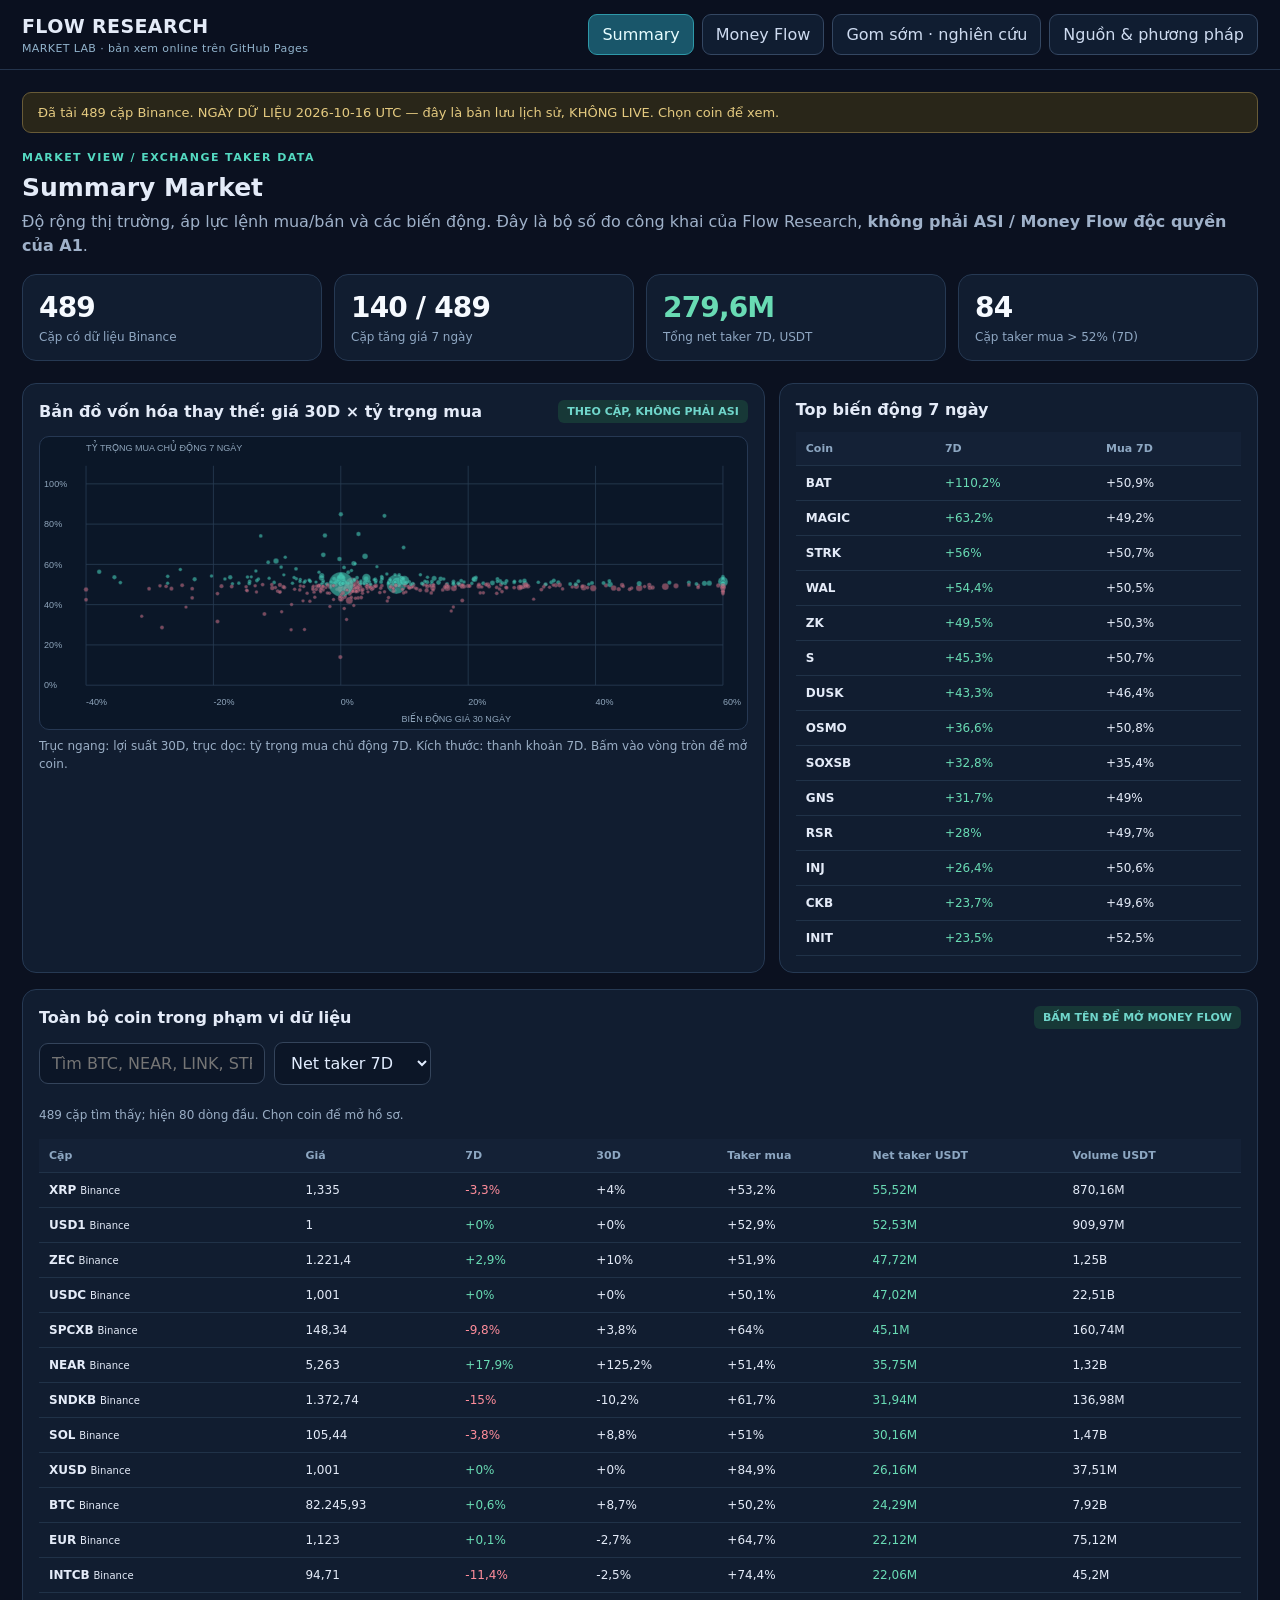
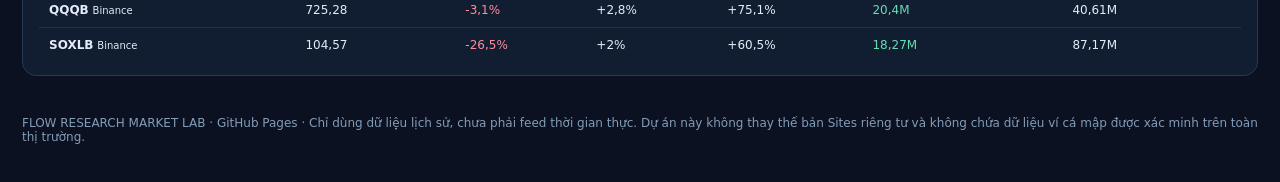
==== market-lab/index.html @ ccda9a34 "Add independent historical Market Lab preview on GitHub Pages" ====
<!doctype html>
<html lang="vi"><head><meta charset="utf-8"><meta name="viewport" content="width=device-width,initial-scale=1">
<meta name="theme-color" content="#0b1120"><title>Flow Research | Market Lab</title>
<style>
:root{color-scheme:dark;font-family:Inter,system-ui,Arial,sans-serif;background:#0b1120;color:#e4ebf8}
*{box-sizing:border-box}body{margin:0}a{color:#81c6ff}button,select,input{font:inherit}
button{cursor:pointer}.top{position:sticky;top:0;background:#0b1120ed;border-bottom:1px solid #24344c;backdrop-filter:blur(12px);z-index:4}
.head{max-width:1320px;margin:auto;padding:14px 22px;display:flex;align-items:center;gap:18px;justify-content:space-between;flex-wrap:wrap}
.brand{font-size:19px;font-weight:850;letter-spacing:.02em}.brand em{font-size:11px;font-style:normal;color:#92b4cd;display:block;font-weight:500;margin-top:5px}
nav{display:flex;flex-wrap:wrap;gap:8px}nav button,.button{border:1px solid #344762;background:#101d31;color:#cedbf0;padding:10px 13px;border-radius:9px}
nav button.active,button.primary{background:#19566a;border-color:#2e99a9;color:#e8fdff}main{max-width:1320px;padding:22px;margin:0 auto}
h1{font-size:25px;margin:0 0 8px}h2{font-size:16px;margin:0 0 13px}p{color:#9fb1c9;line-height:1.5;margin:7px 0 15px}
.eyebrow{color:#54d9c1;font-size:11px;letter-spacing:.13em;font-weight:750;margin-bottom:9px}
.notice{padding:12px 15px;border:1px solid #685b37;background:#292619;color:#e4ca80;border-radius:9px;font-size:13px;margin-bottom:18px}
.cards{display:grid;grid-template-columns:repeat(4,minmax(0,1fr));gap:12px;margin:16px 0 22px}
.card,.panel{background:#111d30;border:1px solid #263953;border-radius:14px;padding:16px}.kpi{font-size:28px;font-weight:800;color:#f6faff;letter-spacing:-.03em}
.caption{font-size:12px;color:#8fa7c2;margin-top:6px}.muted{color:#9aaec5;font-size:12px}
.layout{display:grid;grid-template-columns:1.55fr 1fr;gap:14px;margin-bottom:16px}.layout2{display:grid;grid-template-columns:1fr 1fr;gap:14px;margin-bottom:16px}
.panel{min-width:0}.panel h2{display:flex;justify-content:space-between;gap:12px;align-items:center}
.indicator{font-size:11px;color:#70d6cb;padding:5px 9px;background:#173837;border-radius:6px}.red{color:#ff8d9b}.green{color:#69dbb4}.yellow{color:#ecc783}
.filters{display:flex;flex-wrap:wrap;gap:9px;align-items:center;margin-bottom:14px}
input,select{background:#0c1627;border:1px solid #34445b;border-radius:9px;color:#e2edff;padding:10px 12px;min-width:100px}
input{min-width:200px;max-width:100%}.tablewrap{overflow:auto;max-height:560px}
table{border-collapse:collapse;width:100%;font-size:12px;white-space:nowrap}th{font-size:11px;color:#8da7c2;text-align:left;background:#142136;position:sticky;top:0}
td,th{padding:10px;border-bottom:1px solid #203248}tr[data-key]{cursor:pointer}tr[data-key]:hover{background:#1a3047}
svg{width:100%;height:auto;display:block}svg text{fill:#8ea4ba;font:11px Inter,Arial}
.chartbox{background:#0b1728;border:1px solid #263853;border-radius:10px;overflow:hidden;margin-top:12px}
.pill{display:inline-block;color:#a0d9e5;background:#183c4b;padding:5px 7px;border-radius:5px;font-size:11px}
.btnrow{display:flex;flex-wrap:wrap;gap:10px}
button:focus-visible,a:focus-visible,input:focus-visible,select:focus-visible{outline:2px solid #70e2f0;outline-offset:3px}
.empty{padding:28px 12px;color:#9bb1c9;text-align:center}
.meta{font-size:12px;border-top:1px solid #2b3d57;padding-top:12px;line-height:1.7;color:#a8b9c9}
section[hidden]{display:none!important}
footer{padding:40px 0 16px;color:#839cb8;font-size:12px}
@media(max-width:830px){.cards{grid-template-columns:repeat(2,1fr)}.layout,.layout2{grid-template-columns:1fr}.head{padding:12px}.kpi{font-size:21px}main{padding:14px}.brand{font-size:17px}nav button{padding:8px 10px;font-size:12px}}
</style></head><body>
<div class="top"><div class="head"><div class="brand">FLOW RESEARCH <em>MARKET LAB · bản xem online trên GitHub Pages</em></div>
<nav><button data-tab="summary" class="active">Summary</button><button data-tab="flow">Money Flow</button><button data-tab="absorption">Gom sớm · nghiên cứu</button><button data-tab="methods">Nguồn &amp; phương pháp</button></nav></div></div>
<main>
<div class="notice" id="status" role="status">Đang tải dữ liệu lịch sử đã lưu trên GitHub…</div>
<section data-section="summary"><div class="eyebrow">MARKET VIEW / EXCHANGE TAKER DATA</div><h1>Summary Market</h1>
<p>Độ rộng thị trường, áp lực lệnh mua/bán và các biến động. Đây là bộ số đo công khai của Flow Research, <strong>không phải ASI / Money Flow độc quyền của A1</strong>.</p>
<div class="cards"><div class="card"><div class="kpi" id="kCount">—</div><div class="caption">Cặp có dữ liệu Binance</div></div>
<div class="card"><div class="kpi" id="kUp">—</div><div class="caption">Cặp tăng giá 7 ngày</div></div>
<div class="card"><div class="kpi" id="kNet">—</div><div class="caption">Tổng net taker 7D, USDT</div></div>
<div class="card"><div class="kpi" id="kReady">—</div><div class="caption">Cặp taker mua &gt; 52% (7D)</div></div></div>
<div class="layout"><div class="panel"><h2>Bản đồ vốn hóa thay thế: giá 30D × tỷ trọng mua <span class="indicator">THEO CẶP, KHÔNG PHẢI ASI</span></h2><div id="bubble" class="chartbox"></div><p class="muted">Trục ngang: lợi suất 30D, trục dọc: tỷ trọng mua chủ động 7D. Kích thước: thanh khoản 7D. Bấm vào vòng tròn để mở coin.</p></div>
<div class="panel"><h2>Top biến động 7 ngày</h2><div id="movers" class="tablewrap"></div></div></div>
<div class="panel"><h2>Toàn bộ coin trong phạm vi dữ liệu <span class="indicator">BẤM TÊN ĐỂ MỞ MONEY FLOW</span></h2>
<div class="filters"><input id="marketSearch" placeholder="Tìm BTC, NEAR, LINK, STRK…" aria-label="Tìm coin"><select id="marketSort"><option value="net">Net taker 7D</option><option value="return7">Giá 7D</option><option value="quote">Volume 7D</option><option value="buy">Taker mua 7D</option></select></div>
<div id="marketTable" class="tablewrap"></div></div>
</section>
<section data-section="flow" hidden><div class="eyebrow">SELECTED INSTRUMENT / HISTORICAL REPLAY</div><h1>Money Flow và cấu trúc giá</h1>
<div class="filters"><label>Chọn coin <select id="coin"></select></label><button id="loadHistory" class="primary">Tải lịch sử chi tiết 511 cặp</button></div>
<div class="cards"><div class="card"><div class="kpi" id="fPrice">—</div><div class="caption">Giá đóng gần nhất</div></div><div class="card"><div class="kpi" id="fBuy">—</div><div class="caption">Taker mua 7D</div></div><div class="card"><div class="kpi" id="fNet">—</div><div class="caption">Mua chủ động − bán chủ động 7D</div></div><div class="card"><div class="kpi" id="fReturn">—</div><div class="caption">Biến động giá 30D</div></div></div>
<div class="panel"><h2 id="chartTitle">Biểu đồ lịch sử <span class="indicator">NẾN ĐÃ ĐÓNG UTC</span></h2><div id="priceChart" class="chartbox"><div class="empty">Bấm tải lịch sử để xem đường giá và EMA.</div></div>
<p class="muted" id="chartNote">Chỉ đánh dấu những chỉ số có dữ liệu; không gắn hình cá mập cho một giao dịch chưa chứng minh được chủ sở hữu.</p></div>
<div class="layout2" style="margin-top:16px"><div class="panel"><h2>Money Flow theo ngày</h2><div id="flowChart" class="chartbox"><div class="empty">Chưa tải lịch sử.</div></div><p class="muted">Cột xanh = net taker dương; cột đỏ = âm. Đây là lệnh mua/bán chủ động trên sàn, không phải cá mập tích lũy.</p></div>
<div class="panel"><h2>Bằng chứng mua và còn giữ</h2><div class="empty" id="walletStatus">Chưa có lịch sử ví/chủ thể được xác minh cho tất cả cặp giao dịch. Không tự dựng dấu 🦈/🐋 từ volume.</div><div id="instrumentMeta" class="meta"></div></div></div>
</section>
<section data-section="absorption" hidden><div class="eyebrow">EARLY SETUP / VALIDATION REQUIRED</div><h1>Giữ giá khi bán chủ động</h1><p>Tìm trường hợp giá chưa chạy xa, bán chủ động nhiều ngày nhưng giá còn giữ nền. <strong>Đây là giả thuyết hấp thụ, không phải xác nhận cá mập gom hay khuyến nghị mua.</strong></p>
<div class="panel"><div class="btnrow"><button id="runScan" class="primary">Quét các cặp có lịch sử</button><span class="pill">Không yêu cầu volume &gt; 1,5×</span><span class="pill">Không yêu cầu breakout</span><span class="pill">Bảo toàn ngày nguồn</span></div><p id="scanStatus" class="muted">Cần tải kho nến lịch sử trước khi quét.</p><div id="scanTable" class="tablewrap"></div></div>
<div class="panel" style="margin-top:16px"><h2>Tiêu chuẩn tính, không phải thuật toán A1</h2><p class="muted">Kiểm tra 37 ngày liền: 7D giá trong ±5%, 30D từ −20% đến +15%, biên giá 7D ≤20%, ròng taker bán ít nhất 1% volume, ít nhất 4/7 ngày bán chủ động, volume/nền ≤1,5 và thanh khoản ≥100.000 USDT/ngày. Nếu thiếu ngày hoặc thiếu taker mua, không tạo tín hiệu.</p><p class="muted">Những điều kiện này được dùng cho nghiên cứu; thử nghiệm hồi cứu của phiên trước chưa chứng minh lợi thế vượt đối chứng. Không trộn tín hiệu lịch sử thành tín hiệu hiện tại.</p></div>
</section>
<section data-section="methods" hidden><div class="eyebrow">DATA QUALITY</div><h1>Nguồn, thời gian và phạm vi</h1><div class="layout2">
<div class="panel"><h2>Dữ liệu đang đọc</h2><p>Nguồn: <a href="../data/flow-snapshot.json" target="_blank" rel="noopener">Binance flow snapshot</a>, <a href="../data/research-manifest.json" target="_blank" rel="noopener">manifest kiểm tra nến</a>, <a href="../data/research-snapshot.json.gz" target="_blank" rel="noopener">nến gốc đã nén</a>.</p><p id="scopeText"></p></div>
<div class="panel"><h2>Các nhãn chưa được phép thay thế</h2><p>Net taker ≠ dòng tiền cá mập. Phân loại giao dịch lớn ≠ nhận diện chủ thể. Hấp thụ bán ≠ chắc chắn tăng giá. Dải phân vị MVRV ≠ Balance/Undervalue/Diamond của A1.</p><p><a href="https://github.com/Phuongdinh92/flow-research" target="_blank" rel="noopener">Repo mã nguồn GitHub</a></p></div></div>
</section>
<footer>FLOW RESEARCH MARKET LAB · GitHub Pages · Chỉ dùng dữ liệu lịch sử, chưa phải feed thời gian thực. Dự án này không thay thế bản Sites riêng tư và không chứa dữ liệu ví cá mập được xác minh trên toàn thị trường.</footer>
</main>
<script>
"use strict";
const DAY=86400000;
let rows=[], rowByKey=new Map(), archive=null, lastSelection="binance:BTCUSDT", view="summary", scanCache=null;
const el=id=>document.getElementById(id);
const finite=n=>typeof n==="number"&&Number.isFinite(n);
const esc=x=>String(x??"").replace(/[&<>"']/g,ch=>({"&":"&amp;","<":"&lt;",">":"&gt;",'"':"&quot;","'":"&#39;"}[ch]));
const num=(n,d=2)=>finite(n)?n.toLocaleString("vi-VN",{maximumFractionDigits:d}):"—";
const fmtPrice=n=>finite(n)?num(n,n<.001?8:n<1?5:n<100?3:2):"—";
const pct=(n,d=1)=>finite(n)?(n>0?"+":"")+num(n*100,d)+"%":"—";
const compact=n=>!finite(n)?"—":Math.abs(n)>=1e9?num(n/1e9,2)+"B":Math.abs(n)>=1e6?num(n/1e6,2)+"M":Math.abs(n)>=1e3?num(n/1e3,1)+"K":num(n,0);
const date=t=>finite(t)?new Date(t).toISOString().slice(0,10):"—";
const net=r=>finite(r.quote7)&&finite(r.buyQuote7)?2*r.buyQuote7-r.quote7:null;
const color=n=>n>0?"green":n<0?"red":"";
function status(s,isError=false){el("status").textContent=s;el("status").style.borderColor=isError?"#a85462":"#685b37";}
function navigate(t){view=t;document.querySelectorAll("[data-tab]").forEach(x=>x.classList.toggle("active",x.dataset.tab===t));document.querySelectorAll("[data-section]").forEach(x=>x.hidden=x.dataset.section!==t);if(t==="flow")drawDetail();if(t==="summary")drawSummary();}
document.querySelectorAll("[data-tab]").forEach(b=>b.addEventListener("click",()=>navigate(b.dataset.tab)));
function openCoin(key){lastSelection=key;el("coin").value=key;navigate("flow");}
function cellRow(r){return "<tr data-key=\""+esc(r.key)+"\"><td><b>"+esc(r.base)+"</b> <small>Binance</small></td><td>"+fmtPrice(r.close)+"</td><td class=\""+color(r.return7)+"\">"+pct(r.return7)+"</td><td>"+pct(r.return30)+"</td><td>"+pct(r.buyShare7)+"</td><td class=\""+color(net(r))+"\">"+compact(net(r))+"</td><td>"+compact(r.quote7)+"</td></tr>";}
function attachRows(root){root.querySelectorAll("tr[data-key]").forEach(tr=>tr.addEventListener("click",()=>openCoin(tr.dataset.key)));}
function drawSummary(){
if(!rows.length)return; const valid=rows.filter(r=>finite(r.return7)),up=valid.filter(r=>r.return7>0).length;
el("kCount").textContent=num(rows.length,0);el("kUp").textContent=num(up,0)+" / "+num(valid.length,0);
let totalNet=rows.reduce((s,r)=>s+(net(r)||0),0),buy=rows.filter(r=>r.buyShare7>.52).length;
el("kNet").textContent=compact(totalNet);el("kNet").className="kpi "+color(totalNet);el("kReady").textContent=num(buy,0);
const top=[...valid].sort((a,b)=>b.return7-a.return7).slice(0,14);
el("movers").innerHTML="<table><thead><tr><th>Coin</th><th>7D</th><th>Mua 7D</th></tr></thead><tbody>"+top.map(r=>"<tr data-key=\""+esc(r.key)+"\"><td><b>"+esc(r.base)+"</b></td><td class=\"green\">"+pct(r.return7)+"</td><td>"+pct(r.buyShare7)+"</td></tr>").join("")+"</tbody></table>";
attachRows(el("movers"));drawBubbles();drawTable();
}
function drawBubbles(){
const root=el("bubble");root.innerHTML="";const pts=rows.filter(r=>finite(r.return30)&&finite(r.buyShare7));
if(!pts.length){root.innerHTML="<p class=\"empty\">Thiếu dữ liệu phân bố.</p>";return;}
const ns="http://www.w3.org/2000/svg", svg=document.createElementNS(ns,"svg");svg.setAttribute("viewBox","0 0 860 355");svg.setAttribute("role","img");svg.setAttribute("aria-label","Biểu đồ phân tán biến động giá 30 ngày và tỷ trọng mua chủ động 7 ngày");
const line=(x1,y1,x2,y2,c)=>{const e=document.createElementNS(ns,"line");for(const [k,v]of Object.entries({x1,y1,x2,y2,stroke:c||"#283c54","stroke-width":1}))e.setAttribute(k,v);svg.appendChild(e)};
const label=(x,y,t)=>{const e=document.createElementNS(ns,"text");e.setAttribute("x",x);e.setAttribute("y",y);e.textContent=t;svg.appendChild(e)};
for(let i=0;i<=5;i++){const y=302-i*49;line(56,y,831,y);label(5,y+4,num(i*20,0)+"%");}for(let i=0;i<=5;i++){const x=56+i*155;line(x,35,x,302);label(x,326,num(-40+i*20,0)+"%");}
label(56,17,"TỶ TRỌNG MUA CHỦ ĐỘNG 7 NGÀY");label(440,347,"BIẾN ĐỘNG GIÁ 30 NGÀY");
for(const r of pts){const x=56+Math.max(0,Math.min(1,(r.return30+.4)/1))*775;const y=302-r.buyShare7*245;const radius=2+Math.min(13,Math.sqrt(Math.max(0,r.quote7||0))/9000);
const c=document.createElementNS(ns,"circle");for(const [k,v]of Object.entries({cx:x,cy:y,r:radius,fill:net(r)>0?"#43c6b1":"#bd687d",opacity:.62,stroke:"#233a50","stroke-width":.4}))c.setAttribute(k,v);
c.style.cursor="pointer";const title=document.createElementNS(ns,"title");title.textContent=r.base+" • "+pct(r.return30)+" giá 30D • "+pct(r.buyShare7)+" taker mua 7D • "+compact(net(r))+" USDT";c.appendChild(title);c.addEventListener("click",()=>openCoin(r.key));svg.appendChild(c);}
root.appendChild(svg);
}
function drawTable(){let q=el("marketSearch").value.trim().toUpperCase(),sort=el("marketSort").value;
let found=rows.filter(r=>r.base.toUpperCase().includes(q)),v=sort==="net"?net:sort==="return7"?r=>r.return7:sort==="quote"?r=>r.quote7:r=>r.buyShare7;
found.sort((a,b)=>(v(b)??-1e99)-(v(a)??-1e99));el("marketTable").innerHTML="<p class=\"muted\">"+num(found.length,0)+" cặp tìm thấy; hiện 80 dòng đầu. Chọn coin để mở hồ sơ.</p><table><thead><tr><th>Cặp</th><th>Giá</th><th>7D</th><th>30D</th><th>Taker mua</th><th>Net taker USDT</th><th>Volume USDT</th></tr></thead><tbody>"+found.slice(0,80).map(cellRow).join("")+"</tbody></table>";attachRows(el("marketTable"));}
el("marketSearch").addEventListener("input",drawTable);el("marketSort").addEventListener("change",drawTable);el("coin").addEventListener("change",e=>{lastSelection=e.target.value;drawDetail()});
const ns="http://www.w3.org/2000/svg";
function nodeSvg(tag,attrs){const e=document.createElementNS(ns,tag);for(const [k,v] of Object.entries(attrs))e.setAttribute(k,String(v));return e;}
function plotLines(bars){const svg=nodeSvg("svg",{viewBox:"0 0 920 332",role:"img","aria-label":"Đường giá đóng, EMA50 và EMA200 trong 120 phiên lịch sử"}),last=bars.slice(-120);
const max=Math.max(...last.map(x=>x.high)),min=Math.min(...last.map(x=>x.low)),hi=max*1.02,lo=Math.max(0,min*.97),x=i=>56+i*826/Math.max(1,last.length-1),y=p=>285-(p-lo)/(hi-lo)*235;
for(let i=0;i<=5;i++){let h=285-i*47;svg.appendChild(nodeSvg("line",{x1:56,y1:h,x2:884,y2:h,stroke:"#2d4058"}));const t=nodeSvg("text",{x:3,y:h+4});t.textContent=fmtPrice(lo+(hi-lo)*i/5);svg.appendChild(t);}
const makePath=(seq,stroke,width)=>{let str="";seq.forEach((p,i)=>{if(finite(p))str+=(i===0||!finite(seq[i-1])?"M":"L")+x(i).toFixed(2)+" "+y(p).toFixed(2)+" ";});svg.appendChild(nodeSvg("path",{d:str,fill:"none",stroke,"stroke-width":width,"stroke-linejoin":"round"}));};
const closed=last.map(b=>b.close);makePath(closed,"#e7f4ff",2.25);
const closes=bars.map(b=>b.close);function emaSeries(n){let prev=null,arr=[];for(let i=0;i<closes.length;i++){if(i+1<n){arr.push(null);continue;}if(i+1===n)prev=closes.slice(0,n).reduce((a,b)=>a+b,0)/n;else prev=closes[i]*(2/(n+1))+prev*(1-2/(n+1));arr.push(prev);}return arr.slice(-120);}
makePath(emaSeries(50),"#71d6b7",1.9);makePath(emaSeries(200),"#dcaa68",1.9);
const notes=[["Giá","#e7f4ff"],["EMA50","#71d6b7"],["EMA200","#dcaa68"]];notes.forEach((p,i)=>{let t=nodeSvg("text",{x:56+i*160,y:310,fill:p[1]});t.textContent="● "+p[0];svg.appendChild(t);});
return svg;}
function plotFlow(bars){const svg=nodeSvg("svg",{viewBox:"0 0 920 242",role:"img","aria-label":"Net taker lịch sử từng ngày 90 phiên"}),rows=bars.slice(-90),values=rows.map(b=>finite(b.quote)&&finite(b.buy)?2*b.buy-b.quote:null);
let max=Math.max(1,...values.filter(finite).map(Math.abs)),x=i=>56+i*830/Math.max(1,rows.length),center=108;
svg.appendChild(nodeSvg("line",{x1:55,y1:center,x2:890,y2:center,stroke:"#53647a"}));
values.forEach((v,i)=>{if(!finite(v))return;let height=Math.abs(v)/max*90;svg.appendChild(nodeSvg("rect",{x:x(i),y:v>0?center-height:center,width:Math.max(2,830/rows.length-2),height:Math.max(1,height),fill:v>=0?"#39bba7":"#df7a91"}));});
const t=nodeSvg("text",{x:52,y:226});t.textContent="DỮ LIỆU LỊCH SỬ • MUA CHỦ ĐỘNG − BÁN CHỦ ĐỘNG (USDT)";svg.appendChild(t);return svg;}
function candleFor(k){const h=archive?.histories?.[k];if(!h)return null;return Array.isArray(h.bars)?h.bars:null;}
function drawDetail(){if(!rows.length)return;const r=rowByKey.get(lastSelection)||rows[0];if(!r)return;
el("coin").value=r.key;el("fPrice").textContent=fmtPrice(r.close);el("fBuy").textContent=pct(r.buyShare7);let n=net(r);el("fNet").textContent=compact(n);el("fNet").className="kpi "+color(n);el("fReturn").textContent=pct(r.return30);
el("chartTitle").textContent="Lịch sử "+r.base+" · Binance USDT";const bars=candleFor(r.key);el("priceChart").innerHTML="";el("flowChart").innerHTML="";
if(bars&&bars.length){el("priceChart").appendChild(plotLines(bars));el("flowChart").appendChild(plotFlow(bars));el("chartNote").textContent="Nến đã đóng UTC; độ dài "+num(bars.length,0)+" ngày. EMA tính từ nến có trong kho. Không có các dải A1 nếu thiếu dữ liệu on-chain phù hợp.";}
else{el("priceChart").innerHTML="<div class=\"empty\">Chưa tải kho nến dài. Bấm nút “Tải lịch sử chi tiết 511 cặp” để xem biểu đồ của coin này.</div>";el("flowChart").innerHTML="<div class=\"empty\">Chưa có nến theo ngày.</div>";}
el("walletStatus").textContent="Chưa có bằng chứng chủ sở hữu, giao dịch mua rồi còn giữ, hoặc dữ liệu nhóm ví được xác minh cho "+r.base+" trong kho này. Không vẽ hình cá mập để tránh hiểu nhầm.";
el("instrumentMeta").innerHTML="Tài sản: <b>"+esc(r.base)+"</b> · Cặp: <b>"+esc(r.instrument)+"</b><br>Thời điểm của chỉ số 7D: "+date(r.end)+" UTC<br>Nguồn: Binance Spot · <a href=\"../data/flow-snapshot.json\" target=\"_blank\">bản ghi lịch sử</a> · Không live.<br>Chỉ số: taker mua 7D "+pct(r.buyShare7)+" · net taker "+compact(net(r))+" USDT.";}
async function loadHistory(){if(archive)return archive;let btn=el("loadHistory");btn.disabled=true;btn.textContent="Đang kiểm chứng nến…";
try{status("Đang tải manifest và nến lịch sử đã lưu (khoảng 6 MB).");const m=await(await fetch("../data/research-manifest.json",{cache:"no-store"})).json();
if(m.kind!=="cex-research-manifest"||m.sourceId!=="binance"||m.snapshot?.compression!=="gzip")throw Error("Manifest khác phương pháp đã biết");
const response=await fetch("../data/research-snapshot.json.gz",{cache:"no-store"});if(!response.ok)throw Error("HTTP "+response.status);let bytes=await response.arrayBuffer();
if(bytes.byteLength!==m.snapshot.bytes)throw Error("Độ dài dữ liệu sai");
const digest=Array.from(new Uint8Array(await crypto.subtle.digest("SHA-256",bytes))).map(v=>v.toString(16).padStart(2,"0")).join("");
if(digest!==m.snapshot.sha256)throw Error("Mã băm SHA-256 không khớp");
if(typeof DecompressionStream!=="function")throw Error("Trình duyệt không hỗ trợ giải nén gzip");
let raw=await new Response(new Blob([bytes]).stream().pipeThrough(new DecompressionStream("gzip"))).text(),parsed=JSON.parse(raw);
if(parsed.kind!=="cex-research"||parsed.sourceId!=="binance"||!parsed.histories||Object.keys(parsed.histories).length!==m.sourceCoverage.completed)throw Error("Dữ liệu không khớp manifest");
archive=parsed;status("Đã kiểm chứng SHA-256 và tải "+num(Object.keys(parsed.histories).length,0)+" lịch sử, kết thúc "+m.lastClosedDay+" UTC. Không phải dữ liệu mới.");btn.textContent="Đã tải nến lịch sử";drawDetail();return archive;
}catch(err){status("Không tải được kho nến: "+err.message,true);btn.textContent="Thử tải lại nến";btn.disabled=false;throw err;}}
el("loadHistory").addEventListener("click",()=>loadHistory().catch(()=>{}));
function measures(b){if(!b||b.length<37)return null;let s=b.slice(-37),q=s.slice(-7),old=s.slice(0,30),ret7=q[q.length-1].close/s[s.length-8].close-1,ret30=s[s.length-1].close/s[s.length-31].close-1;
if(!q.every(x=>finite(x.buy)&&finite(x.quote))||!old.every(x=>finite(x.quote)))return null;
let vol=q.reduce((n,x)=>n+x.quote,0),prior=old.reduce((n,x)=>n+x.quote,0),buy=q.reduce((n,x)=>n+x.buy,0),net7=2*buy-vol,ratio=(vol/7)/(prior/30),range=Math.max(...q.map(x=>x.high))/Math.min(...q.map(x=>x.low))-1,sell=q.filter(x=>x.buy*2<x.quote).length;
let pass=vol>700000&&ret7>=-.05&&ret7<=.05&&ret30>=-.2&&ret30<=.15&&range<=.2&&net7/vol<=-.01&&sell>=4&&ratio<=1.5;
return {ret7,ret30,net7,quote7:vol,sell,ratio,pass,asOf:q[q.length-1].end};}
function runScan(){if(!archive){el("scanStatus").textContent="Đang tải nến…";loadHistory().then(runScan).catch(e=>el("scanStatus").textContent=e.message);return;}
let list=[];for(const [key,h]of Object.entries(archive.histories)){const m=measures(h.bars);if(m?.pass)list.push({key,base:h.base,...m});}
list.sort((a,b)=>a.net7/a.quote7-b.net7/b.quote7);scanCache=list;
el("scanStatus").textContent="Đã kiểm "+num(Object.keys(archive.histories).length,0)+" lịch sử trong bản lưu, có "+num(list.length,0)+" trường hợp theo điều kiện mô tả. Không có xác nhận cá mập. Kết quả lịch sử không phải cảnh báo hôm nay.";
el("scanTable").innerHTML="<table><thead><tr><th>Cặp</th><th>7D</th><th>30D</th><th>Net taker 7D</th><th>Volume / nền</th><th>Ngày bán</th><th>Ngày cuối</th></tr></thead><tbody>"+list.slice(0,100).map(r=>"<tr data-key=\""+esc(r.key)+"\"><td>"+esc(r.base)+"</td><td>"+pct(r.ret7)+"</td><td>"+pct(r.ret30)+"</td><td>"+compact(r.net7)+"</td><td>"+num(r.ratio,2)+"×</td><td>"+num(r.sell,0)+"/7</td><td>"+date(r.asOf)+"</td></tr>").join("")+"</tbody></table>";attachRows(el("scanTable"));}
el("runScan").addEventListener("click",runScan);
async function init(){
try{const response=await fetch("../data/flow-snapshot.json",{cache:"no-store"});if(!response.ok)throw Error("HTTP "+response.status);const d=await response.json();
if(d.schemaVersion!==1||d.sourceId!=="binance"||!Array.isArray(d.records))throw Error("Sai schema dữ liệu");rows=d.records.filter(r=>r.key==="binance:"+r.instrument&&r.quote==="USDT"&&finite(r.close));rowByKey=new Map(rows.map(r=>[r.key,r]));
const options=[...rows].sort((a,b)=>a.base.localeCompare(b.base)).map(r=>"<option value=\""+esc(r.key)+"\">"+esc(r.base)+" · Binance</option>").join("");el("coin").innerHTML=options;
if(!rowByKey.has(lastSelection))lastSelection=rows[0]?.key;el("coin").value=lastSelection;
el("scopeText").textContent="Snapshot: "+date(d.asOf)+" UTC. "+rows.length+" cặp. Dòng lệnh spot chỉ từ Binance; chưa gồm toàn thị trường hoặc chủ thể on-chain. Không dùng dữ liệu này để chứng minh Whale/ASI của A1.";
status("Đã tải "+num(rows.length,0)+" cặp Binance. NGÀY DỮ LIỆU "+date(d.asOf)+" UTC — đây là bản lưu lịch sử, KHÔNG LIVE. Chọn coin để xem.");drawSummary();drawDetail();}
catch(err){status("Không tải được dữ liệu từ GitHub: "+err.message,true);el("marketTable").innerHTML="<div class=\"empty\">Kiểm tra GitHub Pages có đang phục vụ ../data/flow-snapshot.json không.</div>";}}
init();
</script></body></html>
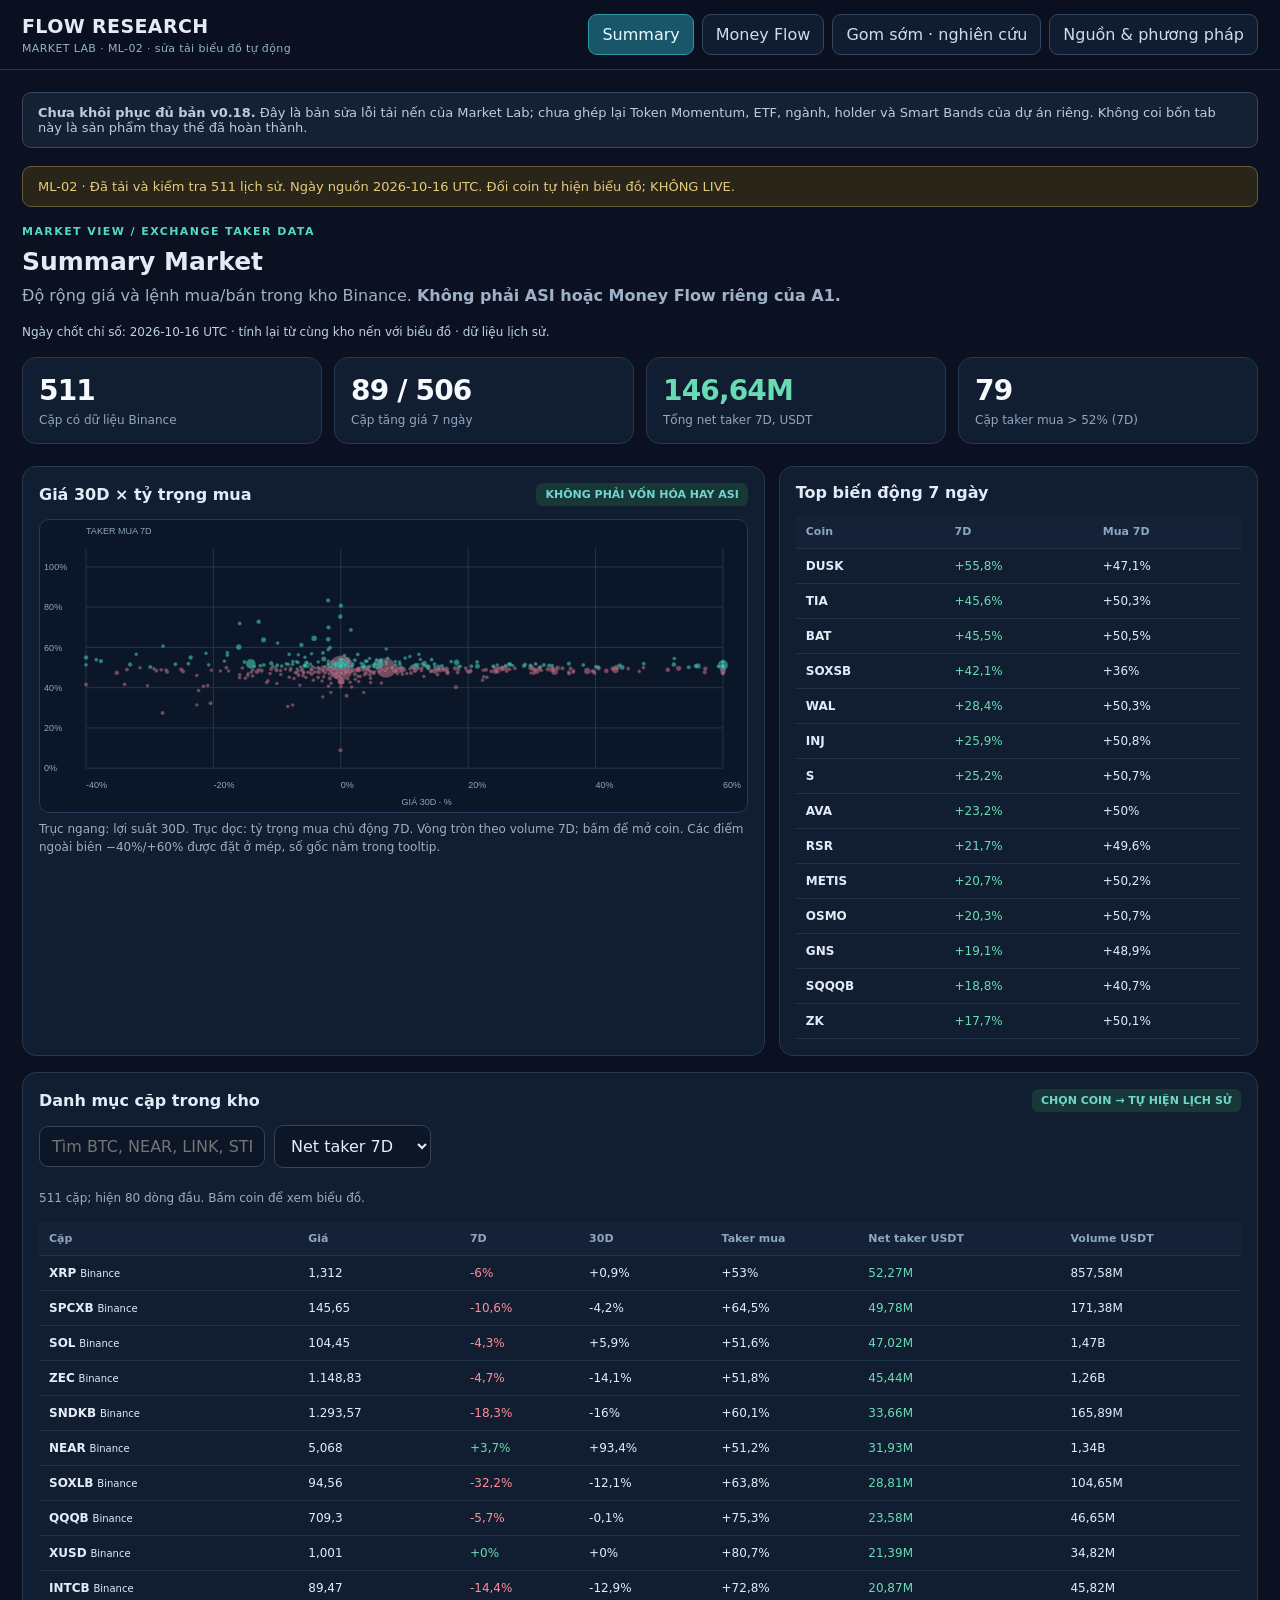
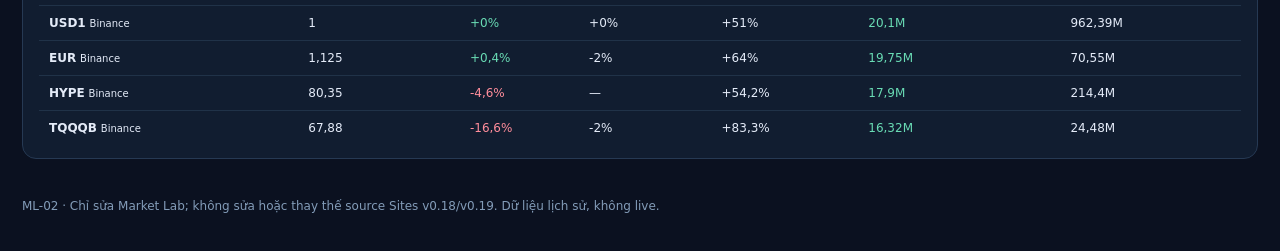
==== commit 2d0065c5: "Fix Market Lab blank-chart regression: automatic shared history load, inline retry, aligned dates an" ====
--- a/market-lab/index.html
+++ b/market-lab/index.html
@@ -1,80 +1,30 @@
 <!doctype html>
-<html lang="vi"><head><meta charset="utf-8"><meta name="viewport" content="width=device-width,initial-scale=1">
-<meta name="theme-color" content="#0b1120"><title>Flow Research | Market Lab</title>
+<html lang="vi"><head><meta charset="utf-8"><meta name="viewport" content="width=device-width,initial-scale=1"><meta name="theme-color" content="#0b1120"><title>Flow Research · Market Lab · ML-02</title>
 <style>
-:root{color-scheme:dark;font-family:Inter,system-ui,Arial,sans-serif;background:#0b1120;color:#e4ebf8}
-*{box-sizing:border-box}body{margin:0}a{color:#81c6ff}button,select,input{font:inherit}
-button{cursor:pointer}.top{position:sticky;top:0;background:#0b1120ed;border-bottom:1px solid #24344c;backdrop-filter:blur(12px);z-index:4}
-.head{max-width:1320px;margin:auto;padding:14px 22px;display:flex;align-items:center;gap:18px;justify-content:space-between;flex-wrap:wrap}
-.brand{font-size:19px;font-weight:850;letter-spacing:.02em}.brand em{font-size:11px;font-style:normal;color:#92b4cd;display:block;font-weight:500;margin-top:5px}
-nav{display:flex;flex-wrap:wrap;gap:8px}nav button,.button{border:1px solid #344762;background:#101d31;color:#cedbf0;padding:10px 13px;border-radius:9px}
-nav button.active,button.primary{background:#19566a;border-color:#2e99a9;color:#e8fdff}main{max-width:1320px;padding:22px;margin:0 auto}
-h1{font-size:25px;margin:0 0 8px}h2{font-size:16px;margin:0 0 13px}p{color:#9fb1c9;line-height:1.5;margin:7px 0 15px}
-.eyebrow{color:#54d9c1;font-size:11px;letter-spacing:.13em;font-weight:750;margin-bottom:9px}
-.notice{padding:12px 15px;border:1px solid #685b37;background:#292619;color:#e4ca80;border-radius:9px;font-size:13px;margin-bottom:18px}
-.cards{display:grid;grid-template-columns:repeat(4,minmax(0,1fr));gap:12px;margin:16px 0 22px}
-.card,.panel{background:#111d30;border:1px solid #263953;border-radius:14px;padding:16px}.kpi{font-size:28px;font-weight:800;color:#f6faff;letter-spacing:-.03em}
-.caption{font-size:12px;color:#8fa7c2;margin-top:6px}.muted{color:#9aaec5;font-size:12px}
-.layout{display:grid;grid-template-columns:1.55fr 1fr;gap:14px;margin-bottom:16px}.layout2{display:grid;grid-template-columns:1fr 1fr;gap:14px;margin-bottom:16px}
-.panel{min-width:0}.panel h2{display:flex;justify-content:space-between;gap:12px;align-items:center}
-.indicator{font-size:11px;color:#70d6cb;padding:5px 9px;background:#173837;border-radius:6px}.red{color:#ff8d9b}.green{color:#69dbb4}.yellow{color:#ecc783}
-.filters{display:flex;flex-wrap:wrap;gap:9px;align-items:center;margin-bottom:14px}
-input,select{background:#0c1627;border:1px solid #34445b;border-radius:9px;color:#e2edff;padding:10px 12px;min-width:100px}
-input{min-width:200px;max-width:100%}.tablewrap{overflow:auto;max-height:560px}
-table{border-collapse:collapse;width:100%;font-size:12px;white-space:nowrap}th{font-size:11px;color:#8da7c2;text-align:left;background:#142136;position:sticky;top:0}
-td,th{padding:10px;border-bottom:1px solid #203248}tr[data-key]{cursor:pointer}tr[data-key]:hover{background:#1a3047}
-svg{width:100%;height:auto;display:block}svg text{fill:#8ea4ba;font:11px Inter,Arial}
-.chartbox{background:#0b1728;border:1px solid #263853;border-radius:10px;overflow:hidden;margin-top:12px}
-.pill{display:inline-block;color:#a0d9e5;background:#183c4b;padding:5px 7px;border-radius:5px;font-size:11px}
-.btnrow{display:flex;flex-wrap:wrap;gap:10px}
-button:focus-visible,a:focus-visible,input:focus-visible,select:focus-visible{outline:2px solid #70e2f0;outline-offset:3px}
-.empty{padding:28px 12px;color:#9bb1c9;text-align:center}
-.meta{font-size:12px;border-top:1px solid #2b3d57;padding-top:12px;line-height:1.7;color:#a8b9c9}
-section[hidden]{display:none!important}
-footer{padding:40px 0 16px;color:#839cb8;font-size:12px}
-@media(max-width:830px){.cards{grid-template-columns:repeat(2,1fr)}.layout,.layout2{grid-template-columns:1fr}.head{padding:12px}.kpi{font-size:21px}main{padding:14px}.brand{font-size:17px}nav button{padding:8px 10px;font-size:12px}}
+:root{color-scheme:dark;font-family:Inter,system-ui,Arial,sans-serif;background:#0b1120;color:#e4ebf8}*{box-sizing:border-box}body{margin:0}a{color:#81c6ff}button,select,input{font:inherit}button{cursor:pointer}button:disabled{cursor:default;opacity:.7}.top{position:sticky;top:0;background:#0b1120ed;border-bottom:1px solid #24344c;backdrop-filter:blur(12px);z-index:4}.head{max-width:1320px;margin:auto;padding:14px 22px;display:flex;align-items:center;gap:18px;justify-content:space-between;flex-wrap:wrap}.brand{font-size:19px;font-weight:850;letter-spacing:.02em}.brand em{font-size:11px;font-style:normal;color:#92b4cd;display:block;font-weight:500;margin-top:5px}nav{display:flex;flex-wrap:wrap;gap:8px}nav button,.button{border:1px solid #344762;background:#101d31;color:#cedbf0;padding:10px 13px;border-radius:9px}nav button.active,button.primary{background:#19566a;border-color:#2e99a9;color:#e8fdff}main{max-width:1320px;padding:22px;margin:0 auto}h1{font-size:25px;margin:0 0 8px}h2{font-size:16px;margin:0 0 13px}p{color:#9fb1c9;line-height:1.5;margin:7px 0 15px}.eyebrow{color:#54d9c1;font-size:11px;letter-spacing:.13em;font-weight:750;margin-bottom:9px}.notice{padding:12px 15px;border:1px solid #685b37;background:#292619;color:#e4ca80;border-radius:9px;font-size:13px;margin-bottom:18px}.scope-note{background:#152033;border-color:#344762;color:#bbcce0}.cards{display:grid;grid-template-columns:repeat(4,minmax(0,1fr));gap:12px;margin:16px 0 22px}.card,.panel{background:#111d30;border:1px solid #263953;border-radius:14px;padding:16px}.kpi{font-size:28px;font-weight:800;color:#f6faff;letter-spacing:-.03em}.caption{font-size:12px;color:#8fa7c2;margin-top:6px}.muted{color:#9aaec5;font-size:12px}.layout{display:grid;grid-template-columns:1.55fr 1fr;gap:14px;margin-bottom:16px}.layout2{display:grid;grid-template-columns:1fr 1fr;gap:14px;margin-bottom:16px}.panel{min-width:0}.panel h2{display:flex;justify-content:space-between;gap:12px;align-items:center;flex-wrap:wrap}.indicator{font-size:11px;color:#70d6cb;padding:5px 9px;background:#173837;border-radius:6px}.red{color:#ff8d9b}.green{color:#69dbb4}.yellow{color:#ecc783}.filters{display:flex;flex-wrap:wrap;gap:9px;align-items:center;margin-bottom:14px}input,select{background:#0c1627;border:1px solid #34445b;border-radius:9px;color:#e2edff;padding:10px 12px;min-width:100px}input{min-width:200px;max-width:100%}.tablewrap{overflow:auto;max-height:560px}table{border-collapse:collapse;width:100%;font-size:12px;white-space:nowrap}th{font-size:11px;color:#8da7c2;text-align:left;background:#142136;position:sticky;top:0}td,th{padding:10px;border-bottom:1px solid #203248}tr[data-key]{cursor:pointer}tr[data-key]:hover{background:#1a3047}svg{width:100%;height:auto;display:block}svg text{fill:#8ea4ba;font:11px Inter,Arial}.chartbox{background:#0b1728;border:1px solid #263853;border-radius:10px;overflow:hidden;margin-top:12px}.pill{display:inline-block;color:#a0d9e5;background:#183c4b;padding:5px 7px;border-radius:5px;font-size:11px}.btnrow{display:flex;flex-wrap:wrap;gap:10px}button:focus-visible,a:focus-visible,input:focus-visible,select:focus-visible{outline:2px solid #70e2f0;outline-offset:3px}.empty{padding:28px 16px;color:#9bb1c9;text-align:center}.empty .button{display:inline-block;margin-top:12px}.meta{font-size:12px;border-top:1px solid #2b3d57;padding-top:12px;line-height:1.7;color:#a8b9c9}section[hidden]{display:none!important}footer{padding:40px 0 16px;color:#839cb8;font-size:12px}.chartdate{margin:0 0 10px;color:#bfd1e6;font-size:12px}
+@media(max-width:830px){.top{position:static}.cards{grid-template-columns:repeat(2,1fr)}.layout,.layout2{grid-template-columns:1fr}.head{padding:12px}.kpi{font-size:21px}main{padding:14px}.brand{font-size:17px}nav button{padding:8px 10px;font-size:12px}.filters label{max-width:100%}.filters select{max-width:100%}.panel{padding:13px}}
 </style></head><body>
-<div class="top"><div class="head"><div class="brand">FLOW RESEARCH <em>MARKET LAB · bản xem online trên GitHub Pages</em></div>
-<nav><button data-tab="summary" class="active">Summary</button><button data-tab="flow">Money Flow</button><button data-tab="absorption">Gom sớm · nghiên cứu</button><button data-tab="methods">Nguồn &amp; phương pháp</button></nav></div></div>
+<div class="top"><div class="head"><div class="brand">FLOW RESEARCH<em>MARKET LAB · ML-02 · sửa tải biểu đồ tự động</em></div><nav aria-label="Các màn hình"><button data-tab="summary" class="active">Summary</button><button data-tab="flow">Money Flow</button><button data-tab="absorption">Gom sớm · nghiên cứu</button><button data-tab="methods">Nguồn &amp; phương pháp</button></nav></div></div>
 <main>
-<div class="notice" id="status" role="status">Đang tải dữ liệu lịch sử đã lưu trên GitHub…</div>
-<section data-section="summary"><div class="eyebrow">MARKET VIEW / EXCHANGE TAKER DATA</div><h1>Summary Market</h1>
-<p>Độ rộng thị trường, áp lực lệnh mua/bán và các biến động. Đây là bộ số đo công khai của Flow Research, <strong>không phải ASI / Money Flow độc quyền của A1</strong>.</p>
-<div class="cards"><div class="card"><div class="kpi" id="kCount">—</div><div class="caption">Cặp có dữ liệu Binance</div></div>
-<div class="card"><div class="kpi" id="kUp">—</div><div class="caption">Cặp tăng giá 7 ngày</div></div>
-<div class="card"><div class="kpi" id="kNet">—</div><div class="caption">Tổng net taker 7D, USDT</div></div>
-<div class="card"><div class="kpi" id="kReady">—</div><div class="caption">Cặp taker mua &gt; 52% (7D)</div></div></div>
-<div class="layout"><div class="panel"><h2>Bản đồ vốn hóa thay thế: giá 30D × tỷ trọng mua <span class="indicator">THEO CẶP, KHÔNG PHẢI ASI</span></h2><div id="bubble" class="chartbox"></div><p class="muted">Trục ngang: lợi suất 30D, trục dọc: tỷ trọng mua chủ động 7D. Kích thước: thanh khoản 7D. Bấm vào vòng tròn để mở coin.</p></div>
-<div class="panel"><h2>Top biến động 7 ngày</h2><div id="movers" class="tablewrap"></div></div></div>
-<div class="panel"><h2>Toàn bộ coin trong phạm vi dữ liệu <span class="indicator">BẤM TÊN ĐỂ MỞ MONEY FLOW</span></h2>
-<div class="filters"><input id="marketSearch" placeholder="Tìm BTC, NEAR, LINK, STRK…" aria-label="Tìm coin"><select id="marketSort"><option value="net">Net taker 7D</option><option value="return7">Giá 7D</option><option value="quote">Volume 7D</option><option value="buy">Taker mua 7D</option></select></div>
-<div id="marketTable" class="tablewrap"></div></div>
-</section>
-<section data-section="flow" hidden><div class="eyebrow">SELECTED INSTRUMENT / HISTORICAL REPLAY</div><h1>Money Flow và cấu trúc giá</h1>
-<div class="filters"><label>Chọn coin <select id="coin"></select></label><button id="loadHistory" class="primary">Tải lịch sử chi tiết 511 cặp</button></div>
-<div class="cards"><div class="card"><div class="kpi" id="fPrice">—</div><div class="caption">Giá đóng gần nhất</div></div><div class="card"><div class="kpi" id="fBuy">—</div><div class="caption">Taker mua 7D</div></div><div class="card"><div class="kpi" id="fNet">—</div><div class="caption">Mua chủ động − bán chủ động 7D</div></div><div class="card"><div class="kpi" id="fReturn">—</div><div class="caption">Biến động giá 30D</div></div></div>
-<div class="panel"><h2 id="chartTitle">Biểu đồ lịch sử <span class="indicator">NẾN ĐÃ ĐÓNG UTC</span></h2><div id="priceChart" class="chartbox"><div class="empty">Bấm tải lịch sử để xem đường giá và EMA.</div></div>
-<p class="muted" id="chartNote">Chỉ đánh dấu những chỉ số có dữ liệu; không gắn hình cá mập cho một giao dịch chưa chứng minh được chủ sở hữu.</p></div>
-<div class="layout2" style="margin-top:16px"><div class="panel"><h2>Money Flow theo ngày</h2><div id="flowChart" class="chartbox"><div class="empty">Chưa tải lịch sử.</div></div><p class="muted">Cột xanh = net taker dương; cột đỏ = âm. Đây là lệnh mua/bán chủ động trên sàn, không phải cá mập tích lũy.</p></div>
-<div class="panel"><h2>Bằng chứng mua và còn giữ</h2><div class="empty" id="walletStatus">Chưa có lịch sử ví/chủ thể được xác minh cho tất cả cặp giao dịch. Không tự dựng dấu 🦈/🐋 từ volume.</div><div id="instrumentMeta" class="meta"></div></div></div>
-</section>
-<section data-section="absorption" hidden><div class="eyebrow">EARLY SETUP / VALIDATION REQUIRED</div><h1>Giữ giá khi bán chủ động</h1><p>Tìm trường hợp giá chưa chạy xa, bán chủ động nhiều ngày nhưng giá còn giữ nền. <strong>Đây là giả thuyết hấp thụ, không phải xác nhận cá mập gom hay khuyến nghị mua.</strong></p>
-<div class="panel"><div class="btnrow"><button id="runScan" class="primary">Quét các cặp có lịch sử</button><span class="pill">Không yêu cầu volume &gt; 1,5×</span><span class="pill">Không yêu cầu breakout</span><span class="pill">Bảo toàn ngày nguồn</span></div><p id="scanStatus" class="muted">Cần tải kho nến lịch sử trước khi quét.</p><div id="scanTable" class="tablewrap"></div></div>
-<div class="panel" style="margin-top:16px"><h2>Tiêu chuẩn tính, không phải thuật toán A1</h2><p class="muted">Kiểm tra 37 ngày liền: 7D giá trong ±5%, 30D từ −20% đến +15%, biên giá 7D ≤20%, ròng taker bán ít nhất 1% volume, ít nhất 4/7 ngày bán chủ động, volume/nền ≤1,5 và thanh khoản ≥100.000 USDT/ngày. Nếu thiếu ngày hoặc thiếu taker mua, không tạo tín hiệu.</p><p class="muted">Những điều kiện này được dùng cho nghiên cứu; thử nghiệm hồi cứu của phiên trước chưa chứng minh lợi thế vượt đối chứng. Không trộn tín hiệu lịch sử thành tín hiệu hiện tại.</p></div>
-</section>
-<section data-section="methods" hidden><div class="eyebrow">DATA QUALITY</div><h1>Nguồn, thời gian và phạm vi</h1><div class="layout2">
-<div class="panel"><h2>Dữ liệu đang đọc</h2><p>Nguồn: <a href="../data/flow-snapshot.json" target="_blank" rel="noopener">Binance flow snapshot</a>, <a href="../data/research-manifest.json" target="_blank" rel="noopener">manifest kiểm tra nến</a>, <a href="../data/research-snapshot.json.gz" target="_blank" rel="noopener">nến gốc đã nén</a>.</p><p id="scopeText"></p></div>
-<div class="panel"><h2>Các nhãn chưa được phép thay thế</h2><p>Net taker ≠ dòng tiền cá mập. Phân loại giao dịch lớn ≠ nhận diện chủ thể. Hấp thụ bán ≠ chắc chắn tăng giá. Dải phân vị MVRV ≠ Balance/Undervalue/Diamond của A1.</p><p><a href="https://github.com/Phuongdinh92/flow-research" target="_blank" rel="noopener">Repo mã nguồn GitHub</a></p></div></div>
-</section>
-<footer>FLOW RESEARCH MARKET LAB · GitHub Pages · Chỉ dùng dữ liệu lịch sử, chưa phải feed thời gian thực. Dự án này không thay thế bản Sites riêng tư và không chứa dữ liệu ví cá mập được xác minh trên toàn thị trường.</footer>
-</main>
+<div class="notice scope-note"><strong>Chưa khôi phục đủ bản v0.18.</strong> Đây là bản sửa lỗi tải nến của Market Lab; chưa ghép lại Token Momentum, ETF, ngành, holder và Smart Bands của dự án riêng. Không coi bốn tab này là sản phẩm thay thế đã hoàn thành.</div>
+<div class="notice" id="status" role="status" aria-live="polite">Đang tự tải và kiểm tra dữ liệu biểu đồ…</div>
+<section data-section="summary"><div class="eyebrow">MARKET VIEW / EXCHANGE TAKER DATA</div><h1>Summary Market</h1><p>Độ rộng giá và lệnh mua/bán trong kho Binance. <strong>Không phải ASI hoặc Money Flow riêng của A1.</strong></p><p id="summaryDate" class="chartdate"></p>
+<div class="cards"><div class="card"><div class="kpi" id="kCount">—</div><div class="caption">Cặp có dữ liệu Binance</div></div><div class="card"><div class="kpi" id="kUp">—</div><div class="caption">Cặp tăng giá 7 ngày</div></div><div class="card"><div class="kpi" id="kNet">—</div><div class="caption">Tổng net taker 7D, USDT</div></div><div class="card"><div class="kpi" id="kReady">—</div><div class="caption">Cặp taker mua &gt; 52% (7D)</div></div></div>
+<div class="layout"><div class="panel"><h2>Giá 30D × tỷ trọng mua <span class="indicator">KHÔNG PHẢI VỐN HÓA HAY ASI</span></h2><div id="bubble" class="chartbox"></div><p class="muted">Trục ngang: lợi suất 30D. Trục dọc: tỷ trọng mua chủ động 7D. Vòng tròn theo volume 7D; bấm để mở coin. Các điểm ngoài biên −40%/+60% được đặt ở mép, số gốc nằm trong tooltip.</p></div><div class="panel"><h2>Top biến động 7 ngày</h2><div id="movers" class="tablewrap"></div></div></div>
+<div class="panel"><h2>Danh mục cặp trong kho <span class="indicator">CHỌN COIN → TỰ HIỆN LỊCH SỬ</span></h2><div class="filters"><input id="marketSearch" placeholder="Tìm BTC, NEAR, LINK, STRK…" aria-label="Tìm coin"><select id="marketSort" aria-label="Sắp xếp"><option value="net">Net taker 7D</option><option value="return7">Giá 7D</option><option value="quote">Volume 7D</option><option value="buy">Taker mua 7D</option></select></div><div id="marketTable" class="tablewrap"></div></div></section>
+<section data-section="flow" hidden><div class="eyebrow">SELECTED INSTRUMENT / HISTORICAL REPLAY</div><h1>Money Flow và cấu trúc giá</h1><div class="filters"><label>Chọn coin <select id="coin" disabled></select></label><button id="loadHistory" class="button" disabled>Đang tự tải nến…</button></div><p id="detailDate" class="chartdate"></p>
+<div class="cards"><div class="card"><div class="kpi" id="fPrice">—</div><div class="caption">Giá đóng của ngày trên biểu đồ</div></div><div class="card"><div class="kpi" id="fBuy">—</div><div class="caption">Taker mua 7D</div></div><div class="card"><div class="kpi" id="fNet">—</div><div class="caption">Mua chủ động − bán chủ động 7D</div></div><div class="card"><div class="kpi" id="fReturn">—</div><div class="caption">Biến động giá 30D</div></div></div>
+<div class="panel"><h2 id="chartTitle">Biểu đồ lịch sử</h2><div id="priceChart" class="chartbox"><div class="empty">Đang tự tải lịch sử…</div></div><p class="muted" id="chartNote">Nến được tải tự động; không cần bấm tải dữ liệu cho từng coin.</p></div>
+<div class="layout2" style="margin-top:16px"><div class="panel"><h2>Money Flow theo ngày</h2><div id="flowChart" class="chartbox"><div class="empty">Đang tự tải lịch sử…</div></div><p class="muted">Xanh: net taker dương. Đỏ: net taker âm. Đây là lệnh chủ động trên sàn, không xác nhận chủ thể cá mập.</p></div><div class="panel"><h2>Bằng chứng mua và còn giữ</h2><div class="empty" id="walletStatus">Chưa có dữ liệu ví đã xác minh cho toàn danh mục.</div><div id="instrumentMeta" class="meta"></div></div></div></section>
+<section data-section="absorption" hidden><div class="eyebrow">EARLY SETUP / VALIDATION REQUIRED</div><h1>Giữ giá khi bán chủ động</h1><p>Giả thuyết hấp thụ bán trong nền giá. <strong>Không phải xác nhận cá mập gom hoặc khuyến nghị mua.</strong></p><div class="panel"><div class="btnrow"><button id="runScan" class="primary">Quét các cặp có lịch sử</button><span class="pill">Không yêu cầu volume &gt; 1,5×</span><span class="pill">Không yêu cầu breakout</span><span class="pill">Bảo toàn ngày nguồn</span></div><p id="scanStatus" class="muted">Lịch sử đang được tải tự động.</p><div id="scanTable" class="tablewrap"></div></div><div class="panel" style="margin-top:16px"><h2>Điều kiện nghiên cứu</h2><p class="muted">37 ngày liền; giá 7D trong ±5%; giá 30D từ −20% đến +15%; biên 7D ≤20%; net taker bán ít nhất 1% volume; ít nhất 4/7 ngày bán chủ động; volume/nền ≤1,5; thanh khoản trên 100.000 USDT/ngày. Ngày thiếu không được coi là 0.</p><p class="muted">Chưa chứng minh lợi thế dự báo hoặc khả năng sinh lời của bộ điều kiện này. Kết quả bản lưu không phải cảnh báo hiện tại.</p></div></section>
+<section data-section="methods" hidden><div class="eyebrow">DATA QUALITY</div><h1>Nguồn, thời gian và phạm vi</h1><div class="layout2"><div class="panel"><h2>Dữ liệu đang đọc</h2><p><a href="../data/flow-snapshot.json" target="_blank" rel="noopener">Snapshot dòng lệnh</a> · <a href="../data/research-manifest.json" target="_blank" rel="noopener">Manifest nến</a> · <a href="../data/research-snapshot.json.gz" target="_blank" rel="noopener">Nến lưu</a></p><p id="scopeText"></p></div><div class="panel"><h2>Các phép đo không được thay tên</h2><p>Net taker ≠ dòng tiền cá mập. Giao dịch lớn ≠ nhận diện chủ sở hữu. Hấp thụ bán ≠ chắc chắn tăng. Phân vị MVRV ≠ Balance/Undervalue/Diamond A1. Không gắn hình cá mập để thay cho dữ liệu thiếu.</p><p><a href="https://github.com/Phuongdinh92/flow-research/tree/main/market-lab" target="_blank" rel="noopener">Mã nguồn bản sửa</a></p></div></div></section>
+<footer>ML-02 · Chỉ sửa Market Lab; không sửa hoặc thay thế source Sites v0.18/v0.19. Dữ liệu lịch sử, không live.</footer></main>
 <script>
 "use strict";
 const DAY=86400000;
-let rows=[], rowByKey=new Map(), archive=null, lastSelection="binance:BTCUSDT", view="summary", scanCache=null;
-const el=id=>document.getElementById(id);
-const finite=n=>typeof n==="number"&&Number.isFinite(n);
-const esc=x=>String(x??"").replace(/[&<>"']/g,ch=>({"&":"&amp;","<":"&lt;",">":"&gt;",'"':"&quot;","'":"&#39;"}[ch]));
+let rows=[],rowByKey=new Map(),archive=null,lastSelection="binance:BTCUSDT",view="summary",scanCache=null,historyPromise=null,historyError=null,summaryDay=null;
+const el=id=>document.getElementById(id),finite=n=>typeof n==="number"&&Number.isFinite(n);
+const esc=x=>String(x??"").replace(/[&<>"']/g,c=>({"&":"&amp;","<":"&lt;",">":"&gt;",'"':"&quot;","'":"&#39;"}[c]));
 const num=(n,d=2)=>finite(n)?n.toLocaleString("vi-VN",{maximumFractionDigits:d}):"—";
 const fmtPrice=n=>finite(n)?num(n,n<.001?8:n<1?5:n<100?3:2):"—";
 const pct=(n,d=1)=>finite(n)?(n>0?"+":"")+num(n*100,d)+"%":"—";
@@ -82,93 +32,35 @@
 const date=t=>finite(t)?new Date(t).toISOString().slice(0,10):"—";
 const net=r=>finite(r.quote7)&&finite(r.buyQuote7)?2*r.buyQuote7-r.quote7:null;
 const color=n=>n>0?"green":n<0?"red":"";
-function status(s,isError=false){el("status").textContent=s;el("status").style.borderColor=isError?"#a85462":"#685b37";}
+function status(message,bad=false){el("status").textContent=message;el("status").style.borderColor=bad?"#a85462":"#685b37";}
 function navigate(t){view=t;document.querySelectorAll("[data-tab]").forEach(x=>x.classList.toggle("active",x.dataset.tab===t));document.querySelectorAll("[data-section]").forEach(x=>x.hidden=x.dataset.section!==t);if(t==="flow")drawDetail();if(t==="summary")drawSummary();}
 document.querySelectorAll("[data-tab]").forEach(b=>b.addEventListener("click",()=>navigate(b.dataset.tab)));
-function openCoin(key){lastSelection=key;el("coin").value=key;navigate("flow");}
-function cellRow(r){return "<tr data-key=\""+esc(r.key)+"\"><td><b>"+esc(r.base)+"</b> <small>Binance</small></td><td>"+fmtPrice(r.close)+"</td><td class=\""+color(r.return7)+"\">"+pct(r.return7)+"</td><td>"+pct(r.return30)+"</td><td>"+pct(r.buyShare7)+"</td><td class=\""+color(net(r))+"\">"+compact(net(r))+"</td><td>"+compact(r.quote7)+"</td></tr>";}
+function openCoin(key){if(!rowByKey.has(key))return;lastSelection=key;el("coin").value=key;navigate("flow");}
 function attachRows(root){root.querySelectorAll("tr[data-key]").forEach(tr=>tr.addEventListener("click",()=>openCoin(tr.dataset.key)));}
-function drawSummary(){
-if(!rows.length)return; const valid=rows.filter(r=>finite(r.return7)),up=valid.filter(r=>r.return7>0).length;
-el("kCount").textContent=num(rows.length,0);el("kUp").textContent=num(up,0)+" / "+num(valid.length,0);
-let totalNet=rows.reduce((s,r)=>s+(net(r)||0),0),buy=rows.filter(r=>r.buyShare7>.52).length;
-el("kNet").textContent=compact(totalNet);el("kNet").className="kpi "+color(totalNet);el("kReady").textContent=num(buy,0);
-const top=[...valid].sort((a,b)=>b.return7-a.return7).slice(0,14);
-el("movers").innerHTML="<table><thead><tr><th>Coin</th><th>7D</th><th>Mua 7D</th></tr></thead><tbody>"+top.map(r=>"<tr data-key=\""+esc(r.key)+"\"><td><b>"+esc(r.base)+"</b></td><td class=\"green\">"+pct(r.return7)+"</td><td>"+pct(r.buyShare7)+"</td></tr>").join("")+"</tbody></table>";
-attachRows(el("movers"));drawBubbles();drawTable();
-}
-function drawBubbles(){
-const root=el("bubble");root.innerHTML="";const pts=rows.filter(r=>finite(r.return30)&&finite(r.buyShare7));
-if(!pts.length){root.innerHTML="<p class=\"empty\">Thiếu dữ liệu phân bố.</p>";return;}
-const ns="http://www.w3.org/2000/svg", svg=document.createElementNS(ns,"svg");svg.setAttribute("viewBox","0 0 860 355");svg.setAttribute("role","img");svg.setAttribute("aria-label","Biểu đồ phân tán biến động giá 30 ngày và tỷ trọng mua chủ động 7 ngày");
-const line=(x1,y1,x2,y2,c)=>{const e=document.createElementNS(ns,"line");for(const [k,v]of Object.entries({x1,y1,x2,y2,stroke:c||"#283c54","stroke-width":1}))e.setAttribute(k,v);svg.appendChild(e)};
-const label=(x,y,t)=>{const e=document.createElementNS(ns,"text");e.setAttribute("x",x);e.setAttribute("y",y);e.textContent=t;svg.appendChild(e)};
-for(let i=0;i<=5;i++){const y=302-i*49;line(56,y,831,y);label(5,y+4,num(i*20,0)+"%");}for(let i=0;i<=5;i++){const x=56+i*155;line(x,35,x,302);label(x,326,num(-40+i*20,0)+"%");}
-label(56,17,"TỶ TRỌNG MUA CHỦ ĐỘNG 7 NGÀY");label(440,347,"BIẾN ĐỘNG GIÁ 30 NGÀY");
-for(const r of pts){const x=56+Math.max(0,Math.min(1,(r.return30+.4)/1))*775;const y=302-r.buyShare7*245;const radius=2+Math.min(13,Math.sqrt(Math.max(0,r.quote7||0))/9000);
-const c=document.createElementNS(ns,"circle");for(const [k,v]of Object.entries({cx:x,cy:y,r:radius,fill:net(r)>0?"#43c6b1":"#bd687d",opacity:.62,stroke:"#233a50","stroke-width":.4}))c.setAttribute(k,v);
-c.style.cursor="pointer";const title=document.createElementNS(ns,"title");title.textContent=r.base+" • "+pct(r.return30)+" giá 30D • "+pct(r.buyShare7)+" taker mua 7D • "+compact(net(r))+" USDT";c.appendChild(title);c.addEventListener("click",()=>openCoin(r.key));svg.appendChild(c);}
-root.appendChild(svg);
-}
-function drawTable(){let q=el("marketSearch").value.trim().toUpperCase(),sort=el("marketSort").value;
-let found=rows.filter(r=>r.base.toUpperCase().includes(q)),v=sort==="net"?net:sort==="return7"?r=>r.return7:sort==="quote"?r=>r.quote7:r=>r.buyShare7;
-found.sort((a,b)=>(v(b)??-1e99)-(v(a)??-1e99));el("marketTable").innerHTML="<p class=\"muted\">"+num(found.length,0)+" cặp tìm thấy; hiện 80 dòng đầu. Chọn coin để mở hồ sơ.</p><table><thead><tr><th>Cặp</th><th>Giá</th><th>7D</th><th>30D</th><th>Taker mua</th><th>Net taker USDT</th><th>Volume USDT</th></tr></thead><tbody>"+found.slice(0,80).map(cellRow).join("")+"</tbody></table>";attachRows(el("marketTable"));}
-el("marketSearch").addEventListener("input",drawTable);el("marketSort").addEventListener("change",drawTable);el("coin").addEventListener("change",e=>{lastSelection=e.target.value;drawDetail()});
-const ns="http://www.w3.org/2000/svg";
-function nodeSvg(tag,attrs){const e=document.createElementNS(ns,tag);for(const [k,v] of Object.entries(attrs))e.setAttribute(k,String(v));return e;}
-function plotLines(bars){const svg=nodeSvg("svg",{viewBox:"0 0 920 332",role:"img","aria-label":"Đường giá đóng, EMA50 và EMA200 trong 120 phiên lịch sử"}),last=bars.slice(-120);
-const max=Math.max(...last.map(x=>x.high)),min=Math.min(...last.map(x=>x.low)),hi=max*1.02,lo=Math.max(0,min*.97),x=i=>56+i*826/Math.max(1,last.length-1),y=p=>285-(p-lo)/(hi-lo)*235;
-for(let i=0;i<=5;i++){let h=285-i*47;svg.appendChild(nodeSvg("line",{x1:56,y1:h,x2:884,y2:h,stroke:"#2d4058"}));const t=nodeSvg("text",{x:3,y:h+4});t.textContent=fmtPrice(lo+(hi-lo)*i/5);svg.appendChild(t);}
-const makePath=(seq,stroke,width)=>{let str="";seq.forEach((p,i)=>{if(finite(p))str+=(i===0||!finite(seq[i-1])?"M":"L")+x(i).toFixed(2)+" "+y(p).toFixed(2)+" ";});svg.appendChild(nodeSvg("path",{d:str,fill:"none",stroke,"stroke-width":width,"stroke-linejoin":"round"}));};
-const closed=last.map(b=>b.close);makePath(closed,"#e7f4ff",2.25);
-const closes=bars.map(b=>b.close);function emaSeries(n){let prev=null,arr=[];for(let i=0;i<closes.length;i++){if(i+1<n){arr.push(null);continue;}if(i+1===n)prev=closes.slice(0,n).reduce((a,b)=>a+b,0)/n;else prev=closes[i]*(2/(n+1))+prev*(1-2/(n+1));arr.push(prev);}return arr.slice(-120);}
-makePath(emaSeries(50),"#71d6b7",1.9);makePath(emaSeries(200),"#dcaa68",1.9);
-const notes=[["Giá","#e7f4ff"],["EMA50","#71d6b7"],["EMA200","#dcaa68"]];notes.forEach((p,i)=>{let t=nodeSvg("text",{x:56+i*160,y:310,fill:p[1]});t.textContent="● "+p[0];svg.appendChild(t);});
-return svg;}
-function plotFlow(bars){const svg=nodeSvg("svg",{viewBox:"0 0 920 242",role:"img","aria-label":"Net taker lịch sử từng ngày 90 phiên"}),rows=bars.slice(-90),values=rows.map(b=>finite(b.quote)&&finite(b.buy)?2*b.buy-b.quote:null);
-let max=Math.max(1,...values.filter(finite).map(Math.abs)),x=i=>56+i*830/Math.max(1,rows.length),center=108;
-svg.appendChild(nodeSvg("line",{x1:55,y1:center,x2:890,y2:center,stroke:"#53647a"}));
-values.forEach((v,i)=>{if(!finite(v))return;let height=Math.abs(v)/max*90;svg.appendChild(nodeSvg("rect",{x:x(i),y:v>0?center-height:center,width:Math.max(2,830/rows.length-2),height:Math.max(1,height),fill:v>=0?"#39bba7":"#df7a91"}));});
-const t=nodeSvg("text",{x:52,y:226});t.textContent="DỮ LIỆU LỊCH SỬ • MUA CHỦ ĐỘNG − BÁN CHỦ ĐỘNG (USDT)";svg.appendChild(t);return svg;}
-function candleFor(k){const h=archive?.histories?.[k];if(!h)return null;return Array.isArray(h.bars)?h.bars:null;}
-function drawDetail(){if(!rows.length)return;const r=rowByKey.get(lastSelection)||rows[0];if(!r)return;
-el("coin").value=r.key;el("fPrice").textContent=fmtPrice(r.close);el("fBuy").textContent=pct(r.buyShare7);let n=net(r);el("fNet").textContent=compact(n);el("fNet").className="kpi "+color(n);el("fReturn").textContent=pct(r.return30);
-el("chartTitle").textContent="Lịch sử "+r.base+" · Binance USDT";const bars=candleFor(r.key);el("priceChart").innerHTML="";el("flowChart").innerHTML="";
-if(bars&&bars.length){el("priceChart").appendChild(plotLines(bars));el("flowChart").appendChild(plotFlow(bars));el("chartNote").textContent="Nến đã đóng UTC; độ dài "+num(bars.length,0)+" ngày. EMA tính từ nến có trong kho. Không có các dải A1 nếu thiếu dữ liệu on-chain phù hợp.";}
-else{el("priceChart").innerHTML="<div class=\"empty\">Chưa tải kho nến dài. Bấm nút “Tải lịch sử chi tiết 511 cặp” để xem biểu đồ của coin này.</div>";el("flowChart").innerHTML="<div class=\"empty\">Chưa có nến theo ngày.</div>";}
-el("walletStatus").textContent="Chưa có bằng chứng chủ sở hữu, giao dịch mua rồi còn giữ, hoặc dữ liệu nhóm ví được xác minh cho "+r.base+" trong kho này. Không vẽ hình cá mập để tránh hiểu nhầm.";
-el("instrumentMeta").innerHTML="Tài sản: <b>"+esc(r.base)+"</b> · Cặp: <b>"+esc(r.instrument)+"</b><br>Thời điểm của chỉ số 7D: "+date(r.end)+" UTC<br>Nguồn: Binance Spot · <a href=\"../data/flow-snapshot.json\" target=\"_blank\">bản ghi lịch sử</a> · Không live.<br>Chỉ số: taker mua 7D "+pct(r.buyShare7)+" · net taker "+compact(net(r))+" USDT.";}
-async function loadHistory(){if(archive)return archive;let btn=el("loadHistory");btn.disabled=true;btn.textContent="Đang kiểm chứng nến…";
-try{status("Đang tải manifest và nến lịch sử đã lưu (khoảng 6 MB).");const m=await(await fetch("../data/research-manifest.json",{cache:"no-store"})).json();
-if(m.kind!=="cex-research-manifest"||m.sourceId!=="binance"||m.snapshot?.compression!=="gzip")throw Error("Manifest khác phương pháp đã biết");
-const response=await fetch("../data/research-snapshot.json.gz",{cache:"no-store"});if(!response.ok)throw Error("HTTP "+response.status);let bytes=await response.arrayBuffer();
-if(bytes.byteLength!==m.snapshot.bytes)throw Error("Độ dài dữ liệu sai");
-const digest=Array.from(new Uint8Array(await crypto.subtle.digest("SHA-256",bytes))).map(v=>v.toString(16).padStart(2,"0")).join("");
-if(digest!==m.snapshot.sha256)throw Error("Mã băm SHA-256 không khớp");
-if(typeof DecompressionStream!=="function")throw Error("Trình duyệt không hỗ trợ giải nén gzip");
-let raw=await new Response(new Blob([bytes]).stream().pipeThrough(new DecompressionStream("gzip"))).text(),parsed=JSON.parse(raw);
-if(parsed.kind!=="cex-research"||parsed.sourceId!=="binance"||!parsed.histories||Object.keys(parsed.histories).length!==m.sourceCoverage.completed)throw Error("Dữ liệu không khớp manifest");
-archive=parsed;status("Đã kiểm chứng SHA-256 và tải "+num(Object.keys(parsed.histories).length,0)+" lịch sử, kết thúc "+m.lastClosedDay+" UTC. Không phải dữ liệu mới.");btn.textContent="Đã tải nến lịch sử";drawDetail();return archive;
-}catch(err){status("Không tải được kho nến: "+err.message,true);btn.textContent="Thử tải lại nến";btn.disabled=false;throw err;}}
+function cellRow(r){return '<tr data-key="'+esc(r.key)+'"><td><b>'+esc(r.base)+'</b> <small>Binance</small></td><td>'+fmtPrice(r.close)+'</td><td class="'+color(r.return7)+'">'+pct(r.return7)+'</td><td>'+pct(r.return30)+'</td><td>'+pct(r.buyShare7)+'</td><td class="'+color(net(r))+'">'+compact(net(r))+'</td><td>'+compact(r.quote7)+'</td></tr>';}
+function drawSummary(){if(!rows.length)return;const valid=rows.filter(r=>finite(r.return7)),up=valid.filter(r=>r.return7>0).length;el("kCount").textContent=num(rows.length,0);el("kUp").textContent=num(up,0)+" / "+num(valid.length,0);const ns=rows.map(net).filter(finite);const total=ns.length?ns.reduce((a,b)=>a+b,0):null;el("kNet").textContent=compact(total);el("kNet").className="kpi "+color(total);el("kReady").textContent=num(rows.filter(r=>r.buyShare7>.52).length,0);el("summaryDate").textContent="Ngày chốt chỉ số: "+date(summaryDay)+" UTC · "+(archive?"tính lại từ cùng kho nến với biểu đồ":"snapshot tạm, đang tải kho nến")+" · dữ liệu lịch sử.";const top=[...valid].sort((a,b)=>b.return7-a.return7).slice(0,14);el("movers").innerHTML='<table><thead><tr><th>Coin</th><th>7D</th><th>Mua 7D</th></tr></thead><tbody>'+top.map(r=>'<tr data-key="'+esc(r.key)+'"><td><b>'+esc(r.base)+'</b></td><td class="'+color(r.return7)+'">'+pct(r.return7)+'</td><td>'+pct(r.buyShare7)+'</td></tr>').join("")+'</tbody></table>';attachRows(el("movers"));drawBubbles();drawTable();}
+function drawTable(){const q=el("marketSearch").value.trim().toUpperCase(),sort=el("marketSort").value;const found=rows.filter(r=>r.base.toUpperCase().includes(q)),value=sort==="net"?net:sort==="return7"?r=>r.return7:sort==="quote"?r=>r.quote7:r=>r.buyShare7;found.sort((a,b)=>(value(b)??-1e99)-(value(a)??-1e99));el("marketTable").innerHTML='<p class="muted">'+num(found.length,0)+' cặp; hiện 80 dòng đầu. Bấm coin để xem biểu đồ.</p><table><thead><tr><th>Cặp</th><th>Giá</th><th>7D</th><th>30D</th><th>Taker mua</th><th>Net taker USDT</th><th>Volume USDT</th></tr></thead><tbody>'+found.slice(0,80).map(cellRow).join("")+'</tbody></table>';attachRows(el("marketTable"));}
+el("marketSearch").addEventListener("input",drawTable);el("marketSort").addEventListener("change",drawTable);el("coin").addEventListener("change",e=>{lastSelection=e.target.value;drawDetail();});
+const SVG_NS="http://www.w3.org/2000/svg";
+function nodeSvg(tag,attrs){const e=document.createElementNS(SVG_NS,tag);for(const[k,v]of Object.entries(attrs))e.setAttribute(k,String(v));return e;}
+function addText(svg,x,y,text){const e=nodeSvg("text",{x,y});e.textContent=text;svg.appendChild(e);return e;}
+function drawBubbles(){const root=el("bubble");root.replaceChildren();const pts=rows.filter(r=>finite(r.return30)&&finite(r.buyShare7));if(!pts.length){root.textContent="Chưa đủ dữ liệu phân bố.";return;}const svg=nodeSvg("svg",{viewBox:"0 0 860 355",role:"img","aria-label":"Giá 30 ngày và tỷ trọng mua chủ động 7 ngày"});for(let i=0;i<=5;i++){const y=302-i*49,x=56+i*155;svg.appendChild(nodeSvg("line",{x1:56,y1:y,x2:831,y2:y,stroke:"#283c54"}));svg.appendChild(nodeSvg("line",{x1:x,y1:35,x2:x,y2:302,stroke:"#283c54"}));addText(svg,5,y+4,num(i*20,0)+"%");addText(svg,x,326,num(-40+i*20,0)+"%");}addText(svg,56,17,"TAKER MUA 7D");addText(svg,440,347,"GIÁ 30D · %");for(const r of pts){const cx=56+Math.max(0,Math.min(1,r.return30+.4))*775,cy=302-r.buyShare7*245,radius=2+Math.min(13,Math.sqrt(Math.max(0,r.quote7||0))/9000);const circle=nodeSvg("circle",{cx,cy,r:radius,fill:net(r)>0?"#43c6b1":"#bd687d",opacity:.62,stroke:"#233a50","stroke-width":.4,tabindex:0,role:"button","aria-label":r.base+", mở biểu đồ"});circle.style.cursor="pointer";const title=nodeSvg("title",{});title.textContent=r.base+" · giá 30D "+pct(r.return30)+" · mua 7D "+pct(r.buyShare7)+" · "+compact(net(r))+" USDT";circle.appendChild(title);circle.addEventListener("click",()=>openCoin(r.key));circle.addEventListener("keydown",e=>{if(e.key==="Enter"||e.key===" "){e.preventDefault();openCoin(r.key);}});svg.appendChild(circle);}root.appendChild(svg);}
+function emaValues(bars,n){let count=0,sum=0,prev=null;return bars.map((b,i)=>{if(i&&b.time!==bars[i-1].time+DAY){count=0;sum=0;prev=null;}count++;if(count<=n)sum+=b.close;if(count<n)return null;if(count===n)prev=sum/n;else prev=b.close*(2/(n+1))+prev*(1-2/(n+1));return prev;});}
+function plotLines(bars){const svg=nodeSvg("svg",{viewBox:"0 0 920 350",role:"img","aria-label":"Giá đóng, EMA50, EMA200 của 120 phiên cuối"});const last=bars.slice(-120),e50=emaValues(bars,50).slice(-120),e200=emaValues(bars,200).slice(-120);const vals=[...last.map(b=>b.close),...e50.filter(finite),...e200.filter(finite)];const hi=Math.max(...vals)*1.02,lo=Math.max(0,Math.min(...vals)*.97),span=Math.max(hi-lo,1e-12),x=i=>56+i*826/Math.max(1,last.length-1),y=p=>278-(p-lo)/span*230;for(let i=0;i<=5;i++){const h=278-i*46;svg.appendChild(nodeSvg("line",{x1:56,y1:h,x2:884,y2:h,stroke:"#2d4058"}));addText(svg,3,h+4,fmtPrice(lo+span*i/5));}const path=(values,stroke,width)=>{let d="";values.forEach((p,i)=>{if(finite(p))d+=(i===0||!finite(values[i-1])||last[i].time!==last[i-1].time+DAY?"M":"L")+x(i).toFixed(2)+" "+y(p).toFixed(2)+" ";});svg.appendChild(nodeSvg("path",{d,fill:"none",stroke,"stroke-width":width,"stroke-linejoin":"round"}));};path(last.map(b=>b.close),"#e7f4ff",2.25);path(e50,"#71d6b7",1.9);path(e200,"#dcaa68",1.9);[["Giá","#e7f4ff"],["EMA50","#71d6b7"],["EMA200","#dcaa68"]].forEach(([text,c],i)=>{const t=addText(svg,56+i*160,313,"● "+text);t.style.fill=c;});addText(svg,56,335,date(last[0].time));const t=addText(svg,884,335,date(last.at(-1).time));t.setAttribute("text-anchor","end");return svg;}
+function plotFlow(bars){const svg=nodeSvg("svg",{viewBox:"0 0 920 250",role:"img","aria-label":"Net taker 90 ngày cuối, USDT"});const tail=bars.slice(-90),values=tail.map(b=>finite(b.quote)&&finite(b.buy)?2*b.buy-b.quote:null);const max=Math.max(1,...values.filter(finite).map(Math.abs)),x=i=>56+i*830/Math.max(1,tail.length),center=108;svg.appendChild(nodeSvg("line",{x1:55,y1:center,x2:890,y2:center,stroke:"#53647a"}));values.forEach((v,i)=>{if(!finite(v))return;const h=Math.abs(v)/max*90;const bar=nodeSvg("rect",{x:x(i),y:v>0?center-h:center,width:Math.max(2,830/tail.length-2),height:Math.max(1,h),fill:v>=0?"#39bba7":"#df7a91"});const title=nodeSvg("title",{});title.textContent=date(tail[i].time)+": "+num(v,2)+" USDT";bar.appendChild(title);svg.appendChild(bar);});addText(svg,52,226,"MUA CHỦ ĐỘNG − BÁN CHỦ ĐỘNG · USDT");addText(svg,52,245,date(tail[0].time));const t=addText(svg,890,245,date(tail.at(-1).time));t.setAttribute("text-anchor","end");return svg;}
+function contiguousTail(bars,n){if(!bars||bars.length<n)return null;const s=bars.slice(-n);return s.every((b,i)=>!i||b.time===s[i-1].time+DAY)?s:null;}
+function recordFromHistory(h){const b=h.bars,last=b.at(-1),week=contiguousTail(b,7),w8=contiguousTail(b,8),m31=contiguousTail(b,31);const q=week&&week.every(x=>finite(x.quote))?week.reduce((a,x)=>a+x.quote,0):null;const buy=week&&week.every(x=>finite(x.buy))?week.reduce((a,x)=>a+x.buy,0):null;return{key:h.key,sourceId:h.sourceId,instrument:h.instrument,base:h.base,quote:h.quote,close:last.close,end:last.end,return7:w8?last.close/w8[0].close-1:null,return30:m31?last.close/m31[0].close-1:null,quote7:q,buyQuote7:buy,buyShare7:q>0&&buy!==null?buy/q:null};}
+function fillCoins(){const selected=lastSelection;el("coin").innerHTML=[...rows].sort((a,b)=>a.base.localeCompare(b.base)).map(r=>'<option value="'+esc(r.key)+'">'+esc(r.base)+' · Binance</option>').join("");lastSelection=rowByKey.has(selected)?selected:rows[0]?.key;el("coin").value=lastSelection||"";el("coin").disabled=!rows.length;}
+function chartState(root){root.replaceChildren();const box=document.createElement("div");box.className="empty";box.textContent=historyError?"Không tải được lịch sử: "+historyError:"Đang tự tải và kiểm tra kho nến. Không cần bấm tải cho từng coin.";if(historyError){const line=document.createElement("div"),button=document.createElement("button");button.className="button";button.textContent="Thử tải lại";button.addEventListener("click",()=>loadHistory().catch(()=>{}));line.appendChild(button);box.appendChild(line);}root.appendChild(box);}
+function drawDetail(){const r=rowByKey.get(lastSelection);if(!r){chartState(el("priceChart"));chartState(el("flowChart"));return;}el("coin").value=r.key;const h=archive?.histories?.[r.key],bars=h?.bars;el("chartTitle").textContent="Lịch sử "+r.base+" · Binance USDT";el("priceChart").replaceChildren();el("flowChart").replaceChildren();if(bars?.length){el("fPrice").textContent=fmtPrice(r.close);el("fBuy").textContent=pct(r.buyShare7);el("fNet").textContent=compact(net(r));el("fNet").className="kpi "+color(net(r));el("fReturn").textContent=pct(r.return30);el("priceChart").appendChild(plotLines(bars));el("flowChart").appendChild(plotFlow(bars));el("detailDate").textContent="Chỉ số và biểu đồ cùng ngày chốt "+date(r.end)+" UTC · BẢN LƯU LỊCH SỬ";el("chartNote").textContent=num(bars.length,0)+" nến đã đóng UTC. EMA tính trước khi cắt cửa sổ, khởi tạo lại khi có ngày thiếu. Các dải Realized/Smart Bands chưa được khôi phục trong Market Lab.";}else{for(const id of["fPrice","fBuy","fNet","fReturn"])el(id).textContent="—";el("detailDate").textContent="Đang tải nến của "+r.base+"; chưa hiển thị chỉ số từ ngày khác.";chartState(el("priceChart"));chartState(el("flowChart"));}el("walletStatus").textContent="Chưa khôi phục dữ liệu mua/giữ và nhóm ví cho "+r.base+". Lệnh mua/bán chủ động không thay thế bằng chứng cá mập gom.";el("instrumentMeta").innerHTML="Cặp: <b>"+esc(r.instrument)+"</b> · Binance Spot · Ngày "+date(r.end)+" UTC<br>"+(archive?"Cùng kho nến đã kiểm tra SHA-256.":"Chờ kho nến, không lấy số liệu coin trước.");}
+async function fetchBytes(path){const controller=new AbortController(),timer=setTimeout(()=>controller.abort(),60000);try{const r=await fetch(path,{cache:"no-store",credentials:"omit",signal:controller.signal});if(!r.ok)throw Error("HTTP "+r.status+" · "+path);return await r.arrayBuffer();}finally{clearTimeout(timer);}}
+async function sha256(bytes){if(!globalThis.crypto?.subtle)throw Error("Trình duyệt chưa hỗ trợ SHA-256");return Array.from(new Uint8Array(await crypto.subtle.digest("SHA-256",bytes))).map(v=>v.toString(16).padStart(2,"0")).join("");}
+function validateArchive(parsed,m){if(parsed.kind!=="cex-research"||parsed.sourceId!=="binance"||parsed.collectionState!=="complete"||parsed.endTime!==m.endTime||parsed.generatedAt!==m.generatedAt||!parsed.histories||Object.keys(parsed.histories).length!==m.sourceCoverage.completed)throw Error("Nến không khớp manifest");if(!Number.isSafeInteger(m.endTime)||m.endTime>=Date.now()||m.endTime%DAY!==DAY-1)throw Error("Ngày nguồn không hợp lệ");for(const[key,h]of Object.entries(parsed.histories)){if(h.key!==key||h.sourceId!=="binance"||h.quote!=="USDT"||key!=="binance:"+h.instrument||typeof h.base!=="string"||!Array.isArray(h.bars)||!h.bars.length||h.bars.length>401)throw Error("Sai định danh lịch sử "+key);let prev=-Infinity;for(const b of h.bars){if(!Number.isSafeInteger(b.time)||b.time%DAY||b.end!==b.time+DAY-1||b.time<=prev||b.end>m.endTime)throw Error("Ngày nến không hợp lệ "+key);if(![b.open,b.high,b.low,b.close].every(x=>finite(x)&&x>0)||b.high<Math.max(b.open,b.close,b.low)||b.low>Math.min(b.open,b.close,b.high))throw Error("OHLC không hợp lệ "+key);if(b.quote!=null&&(!finite(b.quote)||b.quote<0)||b.buy!=null&&(!finite(b.buy)||b.buy<0||!finite(b.quote)||b.buy>b.quote+Math.max(1e-9,b.quote*1e-12)))throw Error("Volume không hợp lệ "+key);prev=b.time;}if(h.bars.at(-1).end!==m.endTime)throw Error("Ngày chốt khác nhau "+key);}return parsed;}
+function loadHistory(){if(archive)return Promise.resolve(archive);if(historyPromise)return historyPromise;historyError=null;const btn=el("loadHistory");btn.disabled=true;btn.textContent="Đang tự tải nến…";drawDetail();status("Đang tự tải kho nến và kiểm tra dữ liệu. Chọn coin không tạo thêm lượt tải trùng.");historyPromise=(async()=>{try{const mb=await fetchBytes("../data/research-manifest.json");const m=JSON.parse(new TextDecoder().decode(mb));if(m.kind!=="cex-research-manifest"||m.sourceId!=="binance"||m.snapshot?.compression!=="gzip"||!Number.isSafeInteger(m.snapshot.bytes)||m.snapshot.bytes<1||m.snapshot.bytes>40000000||!Number.isSafeInteger(m.snapshot.decodedBytes)||m.snapshot.decodedBytes<1||m.snapshot.decodedBytes>120000000||!m.sourceCoverage)throw Error("Manifest không hợp lệ");const bytes=await fetchBytes("../data/research-snapshot.json.gz");if(bytes.byteLength!==m.snapshot.bytes||await sha256(bytes)!==m.snapshot.sha256)throw Error("SHA-256 tệp nén không khớp");if(typeof DecompressionStream!=="function")throw Error("Trình duyệt không hỗ trợ giải nén gzip");const stream=new Blob([bytes]).stream().pipeThrough(new DecompressionStream("gzip")),reader=stream.getReader(),chunks=[];let length=0;for(;;){const part=await reader.read();if(part.done)break;length+=part.value.byteLength;if(length>m.snapshot.decodedBytes){await reader.cancel();throw Error("Dữ liệu giải nén vượt manifest");}chunks.push(part.value);}const decoded=new Uint8Array(length);let offset=0;for(const chunk of chunks){decoded.set(chunk,offset);offset+=chunk.length;}if(length!==m.snapshot.decodedBytes||await sha256(decoded)!==m.snapshot.decodedSha256)throw Error("SHA-256 dữ liệu giải nén không khớp");const parsed=validateArchive(JSON.parse(new TextDecoder().decode(decoded)),m);const newRows=Object.values(parsed.histories).map(recordFromHistory);archive=parsed;rows=newRows;rowByKey=new Map(rows.map(r=>[r.key,r]));summaryDay=m.endTime;fillCoins();drawSummary();drawDetail();btn.textContent="Nến đã tự tải";btn.hidden=true;el("scopeText").textContent=rows.length+" cặp Binance; cùng ngày chốt "+date(m.endTime)+" UTC. Không live, chưa phải toàn thị trường. Snapshot cũ chỉ dùng khi nến chưa tải xong.";el("scanStatus").textContent="Kho nến đã tải. Có thể quét lịch sử; đây không phải tín hiệu hiện tại.";status("ML-02 · Đã tải và kiểm tra "+num(rows.length,0)+" lịch sử. Ngày nguồn "+date(m.endTime)+" UTC. Đổi coin tự hiện biểu đồ; KHÔNG LIVE.");return archive;}catch(err){historyError=err.name==="AbortError"?"Nguồn quá thời gian 60 giây":err.message;btn.disabled=false;btn.hidden=false;btn.textContent="Thử tải lại nến";status("Không tải được nến: "+historyError,true);drawDetail();throw err;}finally{historyPromise=null;}})();return historyPromise;}
 el("loadHistory").addEventListener("click",()=>loadHistory().catch(()=>{}));
-function measures(b){if(!b||b.length<37)return null;let s=b.slice(-37),q=s.slice(-7),old=s.slice(0,30),ret7=q[q.length-1].close/s[s.length-8].close-1,ret30=s[s.length-1].close/s[s.length-31].close-1;
-if(!q.every(x=>finite(x.buy)&&finite(x.quote))||!old.every(x=>finite(x.quote)))return null;
-let vol=q.reduce((n,x)=>n+x.quote,0),prior=old.reduce((n,x)=>n+x.quote,0),buy=q.reduce((n,x)=>n+x.buy,0),net7=2*buy-vol,ratio=(vol/7)/(prior/30),range=Math.max(...q.map(x=>x.high))/Math.min(...q.map(x=>x.low))-1,sell=q.filter(x=>x.buy*2<x.quote).length;
-let pass=vol>700000&&ret7>=-.05&&ret7<=.05&&ret30>=-.2&&ret30<=.15&&range<=.2&&net7/vol<=-.01&&sell>=4&&ratio<=1.5;
-return {ret7,ret30,net7,quote7:vol,sell,ratio,pass,asOf:q[q.length-1].end};}
-function runScan(){if(!archive){el("scanStatus").textContent="Đang tải nến…";loadHistory().then(runScan).catch(e=>el("scanStatus").textContent=e.message);return;}
-let list=[];for(const [key,h]of Object.entries(archive.histories)){const m=measures(h.bars);if(m?.pass)list.push({key,base:h.base,...m});}
-list.sort((a,b)=>a.net7/a.quote7-b.net7/b.quote7);scanCache=list;
-el("scanStatus").textContent="Đã kiểm "+num(Object.keys(archive.histories).length,0)+" lịch sử trong bản lưu, có "+num(list.length,0)+" trường hợp theo điều kiện mô tả. Không có xác nhận cá mập. Kết quả lịch sử không phải cảnh báo hôm nay.";
-el("scanTable").innerHTML="<table><thead><tr><th>Cặp</th><th>7D</th><th>30D</th><th>Net taker 7D</th><th>Volume / nền</th><th>Ngày bán</th><th>Ngày cuối</th></tr></thead><tbody>"+list.slice(0,100).map(r=>"<tr data-key=\""+esc(r.key)+"\"><td>"+esc(r.base)+"</td><td>"+pct(r.ret7)+"</td><td>"+pct(r.ret30)+"</td><td>"+compact(r.net7)+"</td><td>"+num(r.ratio,2)+"×</td><td>"+num(r.sell,0)+"/7</td><td>"+date(r.asOf)+"</td></tr>").join("")+"</tbody></table>";attachRows(el("scanTable"));}
+function measures(bars){const s=contiguousTail(bars,37);if(!s)return null;const recent=s.slice(-7),prior=s.slice(0,30);if(!recent.every(b=>finite(b.buy)&&finite(b.quote))||!prior.every(b=>finite(b.quote)))return null;const q=recent.reduce((a,b)=>a+b.quote,0),old=prior.reduce((a,b)=>a+b.quote,0);if(q<=0||old<=0)return null;const buy=recent.reduce((a,b)=>a+b.buy,0),net7=2*buy-q,ret7=s.at(-1).close/s[s.length-8].close-1,ret30=s.at(-1).close/s[s.length-31].close-1,ratio=(q/7)/(old/30),range=Math.max(...recent.map(b=>b.high))/Math.min(...recent.map(b=>b.low))-1,sell=recent.filter(b=>2*b.buy<b.quote).length;return{ret7,ret30,net7,quote7:q,sell,ratio,asOf:s.at(-1).end,pass:q>700000&&ret7>=-.05&&ret7<=.05&&ret30>=-.2&&ret30<=.15&&range<=.2&&net7/q<=-.01&&sell>=4&&ratio<=1.5};}
+function runScan(){if(!archive){el("scanStatus").textContent="Đang chờ kho nến tự tải…";loadHistory().then(runScan).catch(e=>{el("scanStatus").textContent="Không quét được: "+e.message;});return;}const list=[];let eligible=0;for(const[key,h]of Object.entries(archive.histories)){const m=measures(h.bars);if(m)eligible++;if(m?.pass)list.push({key,base:h.base,...m});}list.sort((a,b)=>a.net7/a.quote7-b.net7/b.quote7);scanCache=list;el("scanStatus").textContent=num(eligible,0)+" cặp đủ 37 ngày liền và đầu vào / "+rows.length+" cặp; "+list.length+" trường hợp thỏa điều kiện. Ngày "+date(archive.endTime)+" UTC. Không xác nhận cá mập.";el("scanTable").innerHTML='<table><thead><tr><th>Cặp</th><th>7D</th><th>30D</th><th>Net taker 7D</th><th>Volume/nền</th><th>Ngày bán</th><th>Ngày chốt</th></tr></thead><tbody>'+list.slice(0,100).map(r=>'<tr data-key="'+esc(r.key)+'"><td>'+esc(r.base)+'</td><td>'+pct(r.ret7)+'</td><td>'+pct(r.ret30)+'</td><td>'+compact(r.net7)+'</td><td>'+num(r.ratio,2)+'×</td><td>'+r.sell+'/7</td><td>'+date(r.asOf)+'</td></tr>').join("")+'</tbody></table>';attachRows(el("scanTable"));}
 el("runScan").addEventListener("click",runScan);
-async function init(){
-try{const response=await fetch("../data/flow-snapshot.json",{cache:"no-store"});if(!response.ok)throw Error("HTTP "+response.status);const d=await response.json();
-if(d.schemaVersion!==1||d.sourceId!=="binance"||!Array.isArray(d.records))throw Error("Sai schema dữ liệu");rows=d.records.filter(r=>r.key==="binance:"+r.instrument&&r.quote==="USDT"&&finite(r.close));rowByKey=new Map(rows.map(r=>[r.key,r]));
-const options=[...rows].sort((a,b)=>a.base.localeCompare(b.base)).map(r=>"<option value=\""+esc(r.key)+"\">"+esc(r.base)+" · Binance</option>").join("");el("coin").innerHTML=options;
-if(!rowByKey.has(lastSelection))lastSelection=rows[0]?.key;el("coin").value=lastSelection;
-el("scopeText").textContent="Snapshot: "+date(d.asOf)+" UTC. "+rows.length+" cặp. Dòng lệnh spot chỉ từ Binance; chưa gồm toàn thị trường hoặc chủ thể on-chain. Không dùng dữ liệu này để chứng minh Whale/ASI của A1.";
-status("Đã tải "+num(rows.length,0)+" cặp Binance. NGÀY DỮ LIỆU "+date(d.asOf)+" UTC — đây là bản lưu lịch sử, KHÔNG LIVE. Chọn coin để xem.");drawSummary();drawDetail();}
-catch(err){status("Không tải được dữ liệu từ GitHub: "+err.message,true);el("marketTable").innerHTML="<div class=\"empty\">Kiểm tra GitHub Pages có đang phục vụ ../data/flow-snapshot.json không.</div>";}}
+async function init(){const pendingHistory=loadHistory().catch(()=>null);try{const bytes=await fetchBytes("../data/flow-snapshot.json");const d=JSON.parse(new TextDecoder().decode(bytes));if(d.schemaVersion!==1||d.sourceId!=="binance"||!Array.isArray(d.records))throw Error("Snapshot không hợp lệ");if(!archive){rows=d.records.filter(r=>r.key==="binance:"+r.instrument&&r.quote==="USDT"&&typeof r.base==="string"&&finite(r.close));rowByKey=new Map(rows.map(r=>[r.key,r]));const ends=rows.map(r=>r.end).filter(finite);summaryDay=ends.length?Math.max(...ends):null;fillCoins();drawSummary();drawDetail();el("scopeText").textContent="Snapshot tạm: "+date(summaryDay)+" UTC. Chỉ số sẽ được thay đồng bộ từ kho nến sau khi kiểm tra.";}}catch(err){if(!archive)el("marketTable").textContent="Snapshot tạm không đọc được; vẫn đang thử kho nến: "+err.message;}await pendingHistory;}
 init();
-</script></body></html>+</script></body></html>
